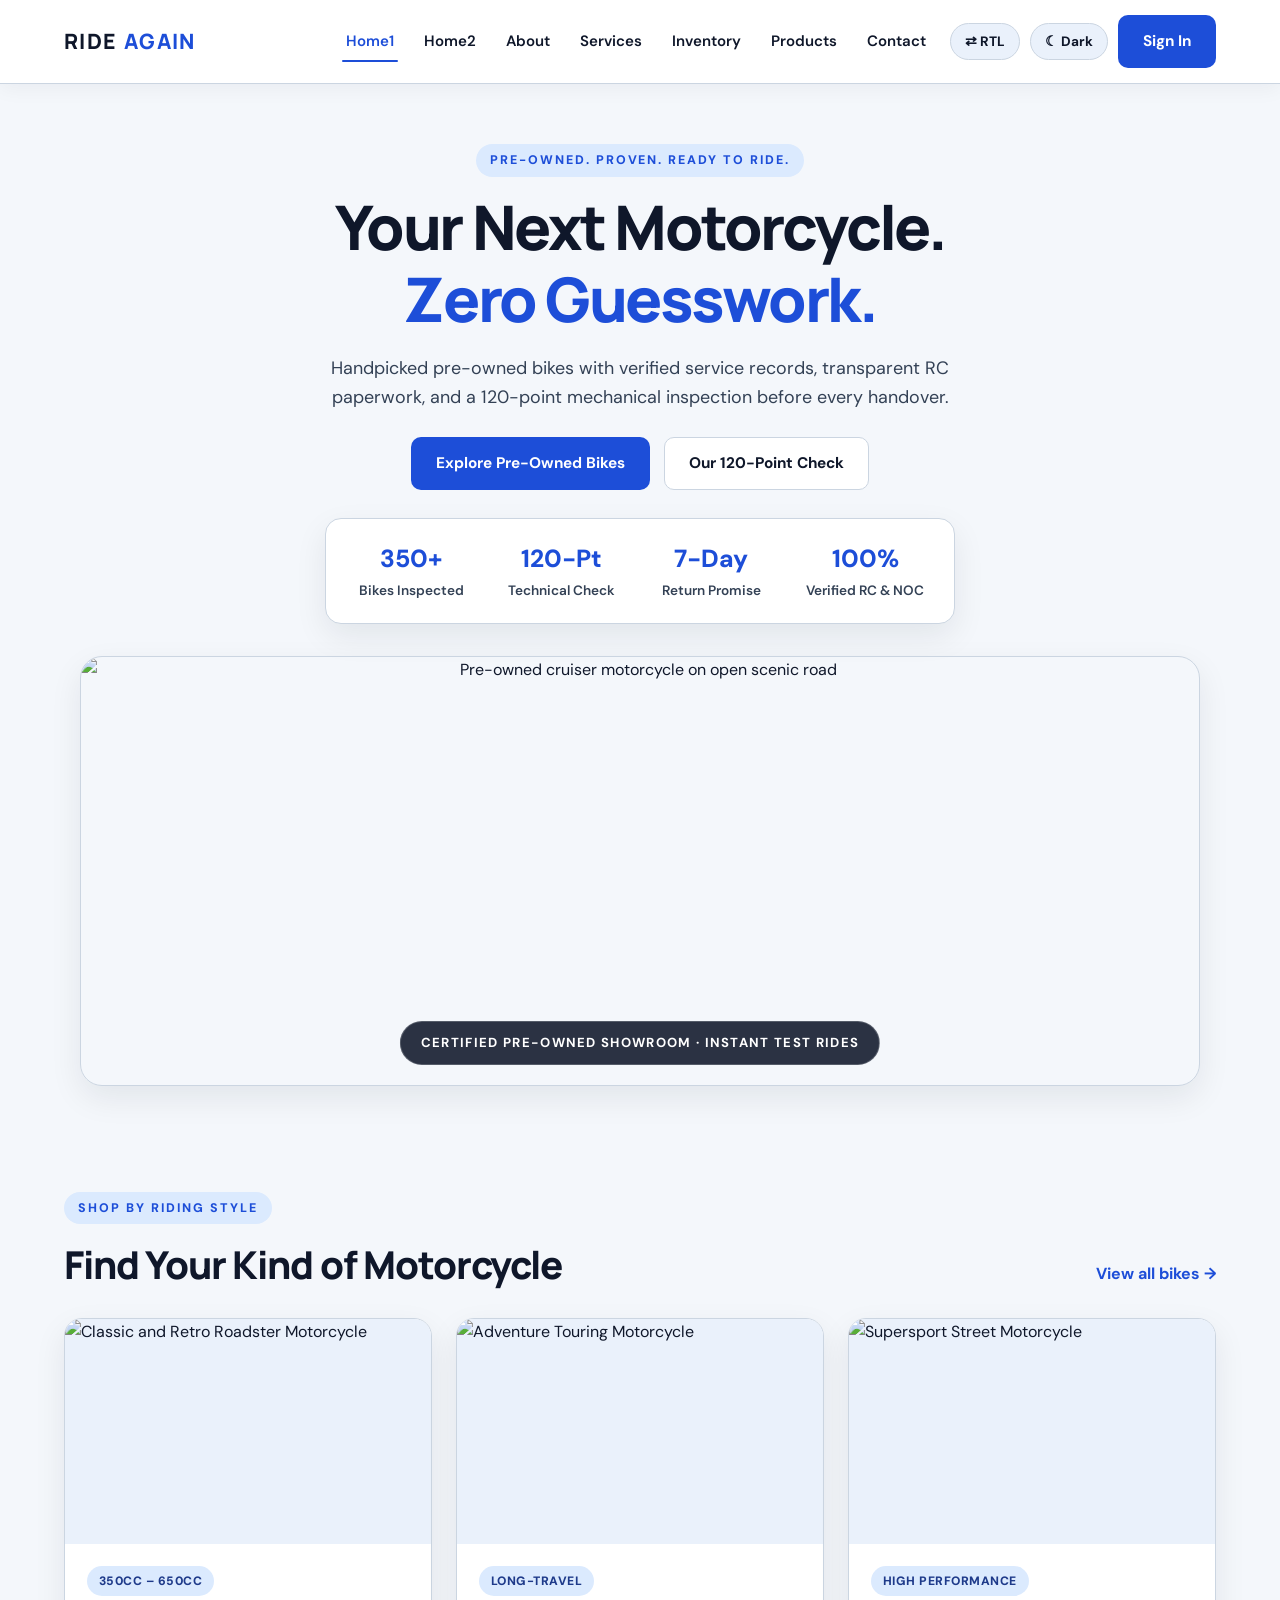
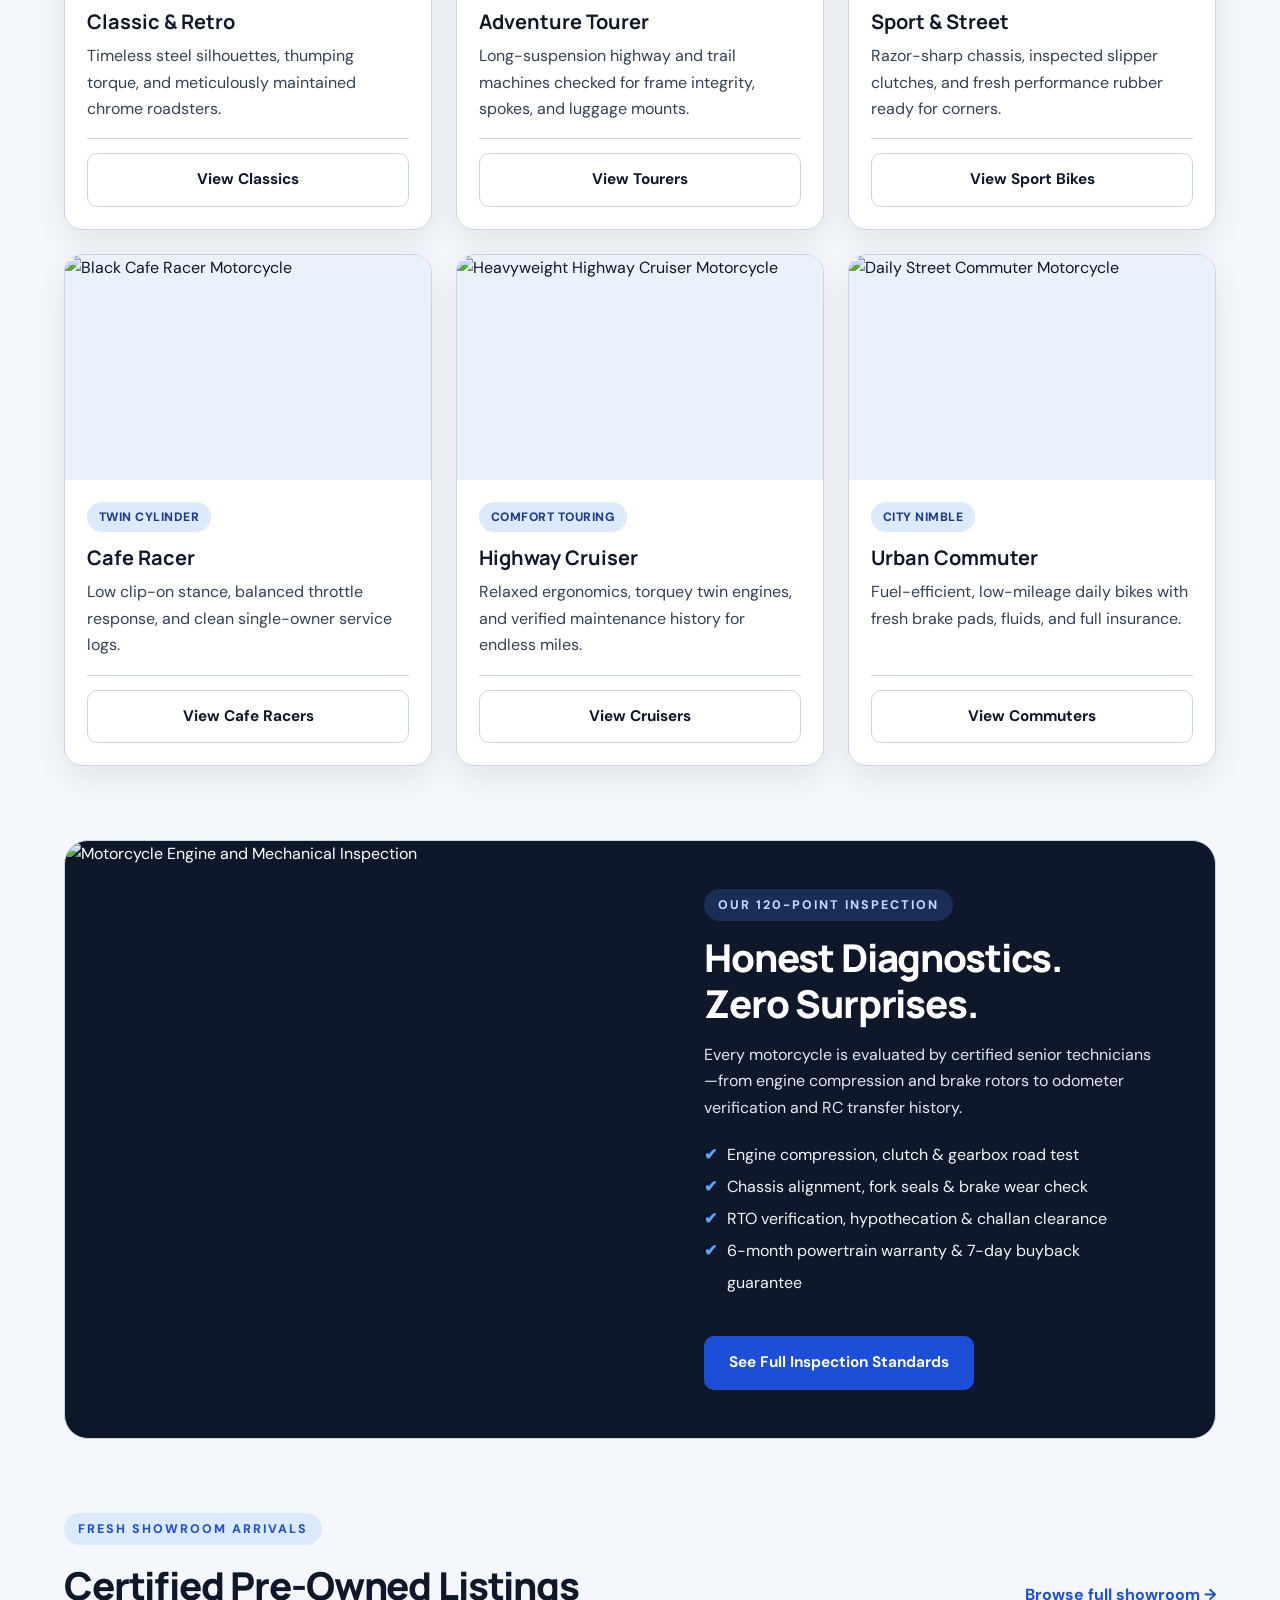
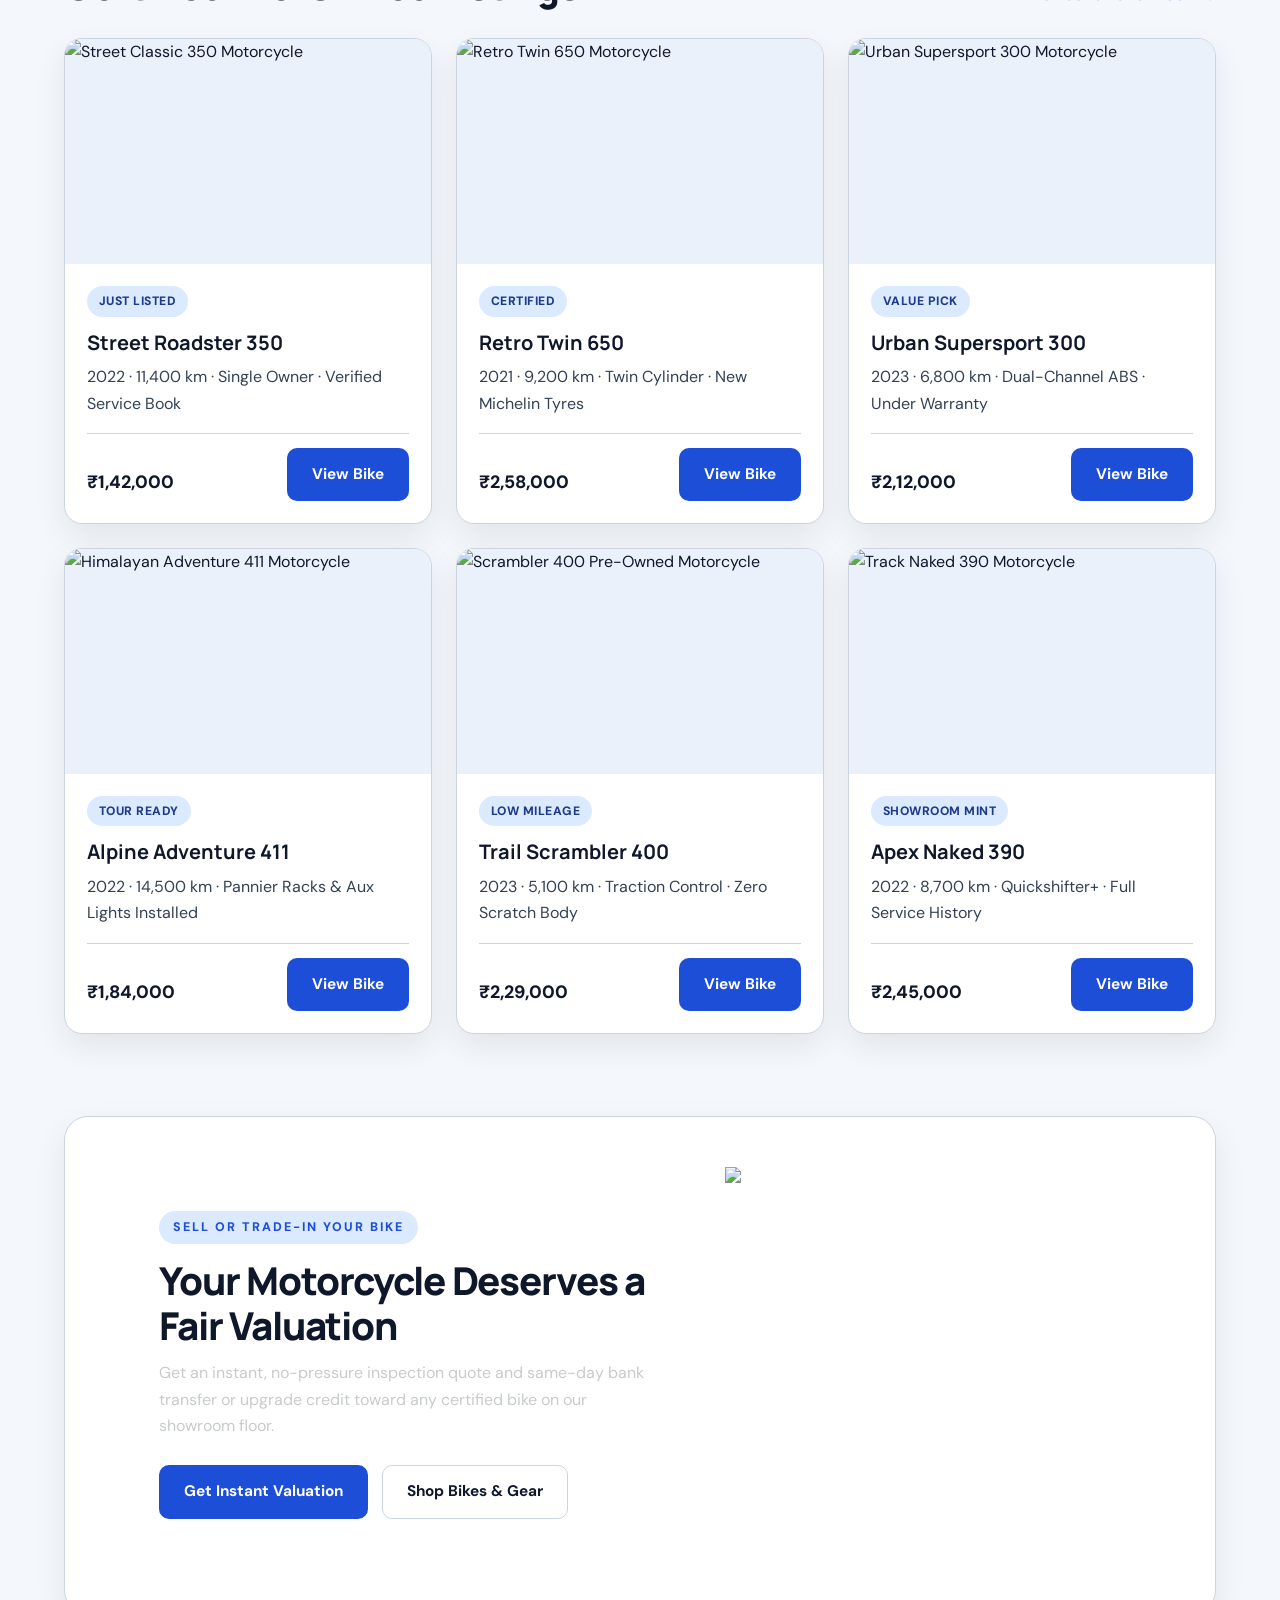
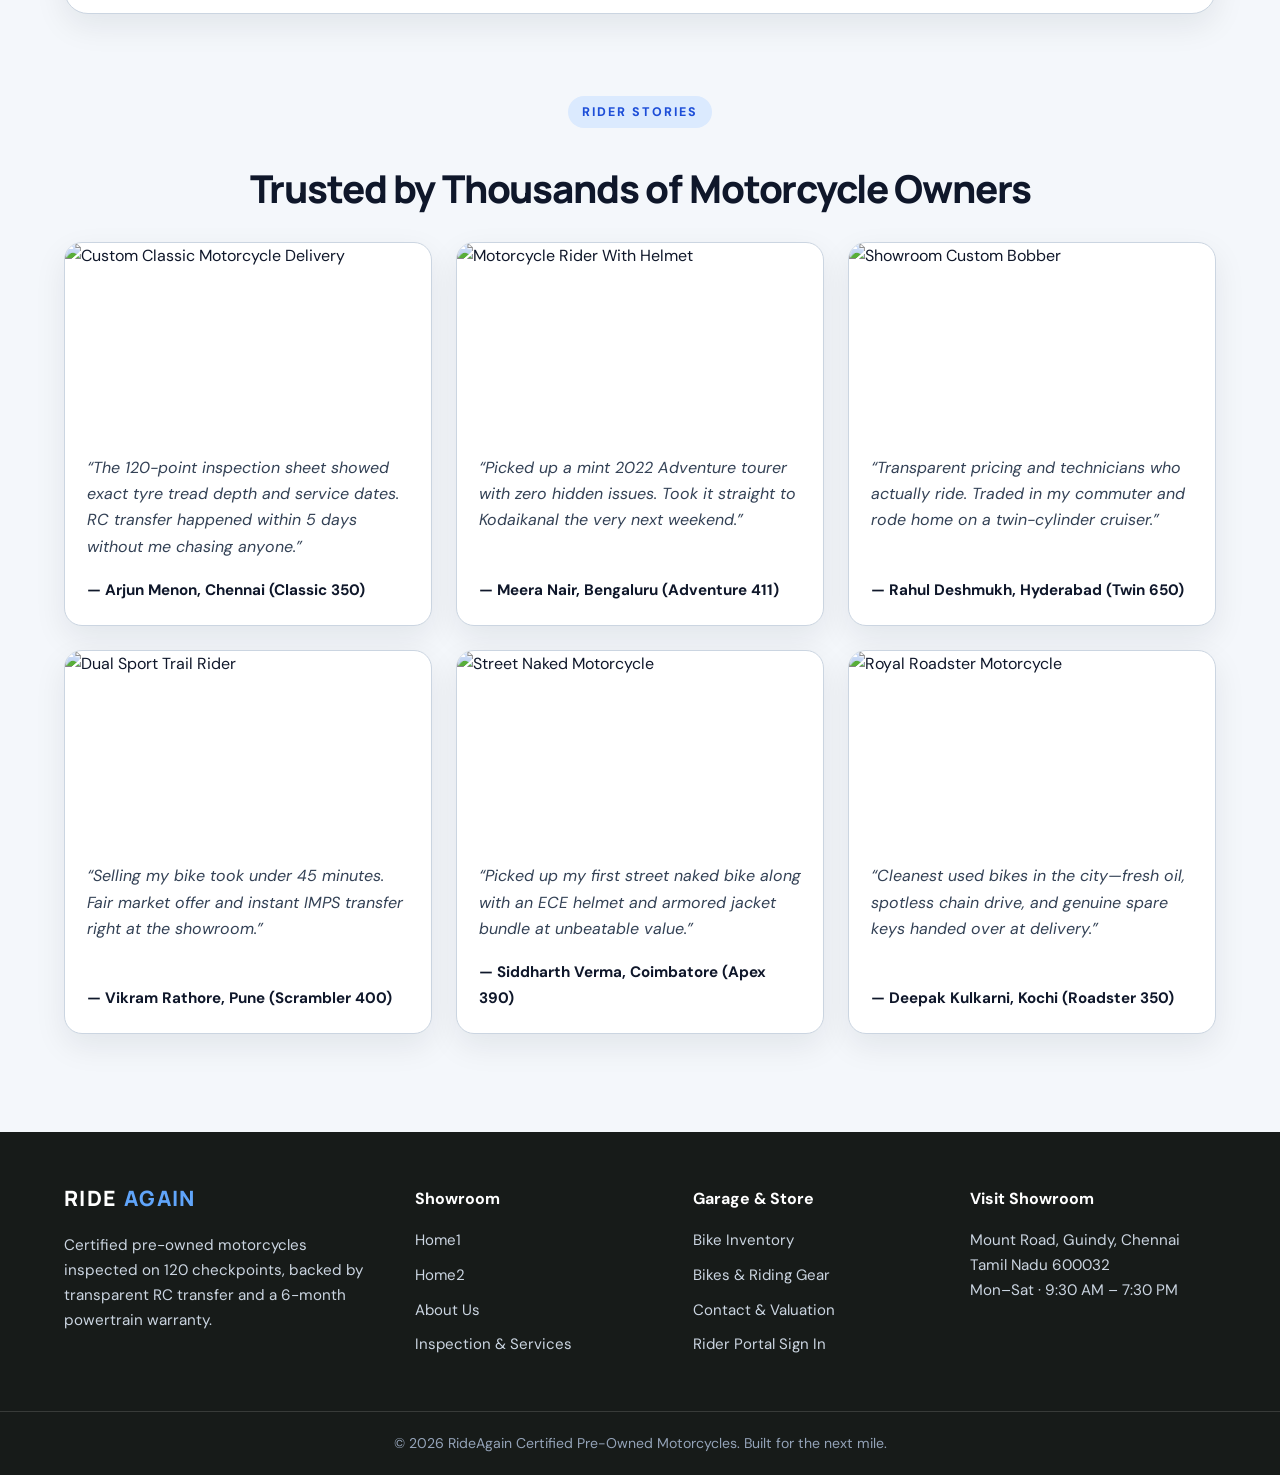
==== index.html @ 2cdd5690 "Add RideAgain Pre-Owned Bike Dealer website at repo root" ====
<!DOCTYPE html>
<html lang="en">
<head>
  <meta charset="UTF-8">
  <meta name="viewport" content="width=device-width, initial-scale=1.0">
  <title>RideAgain | Certified Pre-Owned Bikes</title>
  <link rel="icon" type="image/svg+xml" href="favicon.svg">
  <link rel="shortcut icon" href="favicon.svg">
  <link rel="stylesheet" href="styles.css">
</head>
<body>
  <header class="header">
    <a class="brand" href="index.html">RIDE<span>AGAIN</span></a>
    <button class="hamburger" id="hamburger" type="button" aria-label="Toggle navigation" aria-expanded="false">
      <span></span><span></span><span></span>
    </button>
    <div class="nav-menu" id="navMenu">
      <nav class="nav-links" aria-label="Primary navigation">
        <a class="active" href="index.html">Home1</a>
        <a href="home2.html">Home2</a>
        <a href="about.html">About</a>
        <a href="services.html">Services</a>
        <a href="inventory.html">Inventory</a>
        <a href="products.html">Products</a>
        <a href="contact.html">Contact</a>
      </nav>
      <div class="nav-actions">
        <button id="rtl" type="button" class="util-btn" aria-label="Toggle right to left">⇄ RTL</button>
        <button id="theme" type="button" class="util-btn" aria-label="Toggle theme">☾ Dark</button>
        <a class="button nav-signin" href="login.html">Sign In</a>
      </div>
    </div>
  </header>

  <main>
    <section class="hero hero-home1">
      <div class="hero-copy">
        <span class="eyebrow">PRE-OWNED. PROVEN. READY TO RIDE.</span>
        <h1>Your Next Motorcycle.<br><em>Zero Guesswork.</em></h1>
        <p>Handpicked pre-owned bikes with verified service records, transparent RC paperwork, and a 120-point mechanical inspection before every handover.</p>
        <div class="actions">
          <a class="button" href="inventory.html">Explore Pre-Owned Bikes</a>
          <a class="button secondary" href="services.html">Our 120-Point Check</a>
        </div>
        <div class="stats">
          <div><strong>350+</strong><small>Bikes Inspected</small></div>
          <div><strong>120-Pt</strong><small>Technical Check</small></div>
          <div><strong>7-Day</strong><small>Return Promise</small></div>
          <div><strong>100%</strong><small>Verified RC &amp; NOC</small></div>
        </div>
      </div>
      <div class="hero-img">
        <img src="https://images.unsplash.com/photo-1558981806-ec527fa84c39?auto=format&fit=crop&w=1200&q=85" alt="Pre-owned cruiser motorcycle on open scenic road">
        <div class="image-tag">CERTIFIED PRE-OWNED SHOWROOM · INSTANT TEST RIDES</div>
      </div>
    </section>

    <section class="section">
      <div class="section-head">
        <div>
          <span class="eyebrow">SHOP BY RIDING STYLE</span>
          <h2>Find Your Kind of Motorcycle</h2>
        </div>
        <a href="inventory.html">View all bikes →</a>
      </div>
      <div class="grid three">
        <article class="card">
          <div class="card-img">
            <img src="https://images.unsplash.com/photo-1558981403-c5f9899a28bc?auto=format&fit=crop&w=900&q=80" alt="Classic and Retro Roadster Motorcycle">
          </div>
          <div class="card-body">
            <span class="pill">350cc – 650cc</span>
            <h3>Classic &amp; Retro</h3>
            <p>Timeless steel silhouettes, thumping torque, and meticulously maintained chrome roadsters.</p>
            <div class="card-footer">
              <a class="button secondary" href="inventory.html">View Classics</a>
            </div>
          </div>
        </article>

        <article class="card">
          <div class="card-img">
            <img src="https://images.unsplash.com/photo-1591637333184-19aa84b3e01f?auto=format&fit=crop&w=900&q=80" alt="Adventure Touring Motorcycle">
          </div>
          <div class="card-body">
            <span class="pill">Long-Travel</span>
            <h3>Adventure Tourer</h3>
            <p>Long-suspension highway and trail machines checked for frame integrity, spokes, and luggage mounts.</p>
            <div class="card-footer">
              <a class="button secondary" href="inventory.html">View Tourers</a>
            </div>
          </div>
        </article>

        <article class="card">
          <div class="card-img">
            <img src="https://images.unsplash.com/photo-1568772585407-9361f9bf8f1b?auto=format&fit=crop&w=900&q=80" alt="Supersport Street Motorcycle">
          </div>
          <div class="card-body">
            <span class="pill">High Performance</span>
            <h3>Sport &amp; Street</h3>
            <p>Razor-sharp chassis, inspected slipper clutches, and fresh performance rubber ready for corners.</p>
            <div class="card-footer">
              <a class="button secondary" href="inventory.html">View Sport Bikes</a>
            </div>
          </div>
        </article>

        <article class="card">
          <div class="card-img">
            <img src="https://images.unsplash.com/photo-1609630875171-b1321377ee65?auto=format&fit=crop&w=900&q=80" alt="Black Cafe Racer Motorcycle">
          </div>
          <div class="card-body">
            <span class="pill">Twin Cylinder</span>
            <h3>Cafe Racer</h3>
            <p>Low clip-on stance, balanced throttle response, and clean single-owner service logs.</p>
            <div class="card-footer">
              <a class="button secondary" href="inventory.html">View Cafe Racers</a>
            </div>
          </div>
        </article>

        <article class="card">
          <div class="card-img">
            <img src="https://images.unsplash.com/photo-1558981285-6f0c94958bb6?auto=format&fit=crop&w=900&q=80" alt="Heavyweight Highway Cruiser Motorcycle">
          </div>
          <div class="card-body">
            <span class="pill">Comfort Touring</span>
            <h3>Highway Cruiser</h3>
            <p>Relaxed ergonomics, torquey twin engines, and verified maintenance history for endless miles.</p>
            <div class="card-footer">
              <a class="button secondary" href="products.html">View Cruisers</a>
            </div>
          </div>
        </article>

        <article class="card">
          <div class="card-img">
            <img src="https://images.unsplash.com/photo-1615172282427-9a57ef2d142e?auto=format&fit=crop&w=900&q=80" alt="Daily Street Commuter Motorcycle">
          </div>
          <div class="card-body">
            <span class="pill">City Nimble</span>
            <h3>Urban Commuter</h3>
            <p>Fuel-efficient, low-mileage daily bikes with fresh brake pads, fluids, and full insurance.</p>
            <div class="card-footer">
              <a class="button secondary" href="products.html">View Commuters</a>
            </div>
          </div>
        </article>
      </div>
    </section>

    <section class="feature">
      <div class="feature-img">
        <img src="https://images.unsplash.com/photo-1558981408-db0ecd8a1ee4?auto=format&fit=crop&w=1100&q=80" alt="Motorcycle Engine and Mechanical Inspection">
      </div>
      <div class="feature-copy">
        <span class="eyebrow">OUR 120-POINT INSPECTION</span>
        <h2>Honest Diagnostics.<br>Zero Surprises.</h2>
        <p>Every motorcycle is evaluated by certified senior technicians—from engine compression and brake rotors to odometer verification and RC transfer history.</p>
        <ul class="ticks">
          <li>Engine compression, clutch &amp; gearbox road test</li>
          <li>Chassis alignment, fork seals &amp; brake wear check</li>
          <li>RTO verification, hypothecation &amp; challan clearance</li>
          <li>6-month powertrain warranty &amp; 7-day buyback guarantee</li>
        </ul>
        <a class="button" href="services.html">See Full Inspection Standards</a>
      </div>
    </section>

    <section class="section">
      <div class="section-head">
        <div>
          <span class="eyebrow">FRESH SHOWROOM ARRIVALS</span>
          <h2>Certified Pre-Owned Listings</h2>
        </div>
        <a href="inventory.html">Browse full showroom →</a>
      </div>
      <div class="grid three">
        <article class="card">
          <div class="card-img">
            <img src="https://images.unsplash.com/photo-1609630875171-b1321377ee65?auto=format&fit=crop&w=900&q=80" alt="Street Classic 350 Motorcycle">
          </div>
          <div class="card-body">
            <span class="pill">Just Listed</span>
            <h3>Street Roadster 350</h3>
            <p>2022 · 11,400 km · Single Owner · Verified Service Book</p>
            <div class="card-footer split">
              <span class="price">₹1,42,000</span>
              <a class="button" href="inventory.html">View Bike</a>
            </div>
          </div>
        </article>

        <article class="card">
          <div class="card-img">
            <img src="https://images.unsplash.com/photo-1558981403-c5f9899a28bc?auto=format&fit=crop&w=900&q=80" alt="Retro Twin 650 Motorcycle">
          </div>
          <div class="card-body">
            <span class="pill">Certified</span>
            <h3>Retro Twin 650</h3>
            <p>2021 · 9,200 km · Twin Cylinder · New Michelin Tyres</p>
            <div class="card-footer split">
              <span class="price">₹2,58,000</span>
              <a class="button" href="inventory.html">View Bike</a>
            </div>
          </div>
        </article>

        <article class="card">
          <div class="card-img">
            <img src="https://images.unsplash.com/photo-1568772585407-9361f9bf8f1b?auto=format&fit=crop&w=900&q=80" alt="Urban Supersport 300 Motorcycle">
          </div>
          <div class="card-body">
            <span class="pill">Value Pick</span>
            <h3>Urban Supersport 300</h3>
            <p>2023 · 6,800 km · Dual-Channel ABS · Under Warranty</p>
            <div class="card-footer split">
              <span class="price">₹2,12,000</span>
              <a class="button" href="inventory.html">View Bike</a>
            </div>
          </div>
        </article>

        <article class="card">
          <div class="card-img">
            <img src="https://images.unsplash.com/photo-1591637333184-19aa84b3e01f?auto=format&fit=crop&w=900&q=80" alt="Himalayan Adventure 411 Motorcycle">
          </div>
          <div class="card-body">
            <span class="pill">Tour Ready</span>
            <h3>Alpine Adventure 411</h3>
            <p>2022 · 14,500 km · Pannier Racks &amp; Aux Lights Installed</p>
            <div class="card-footer split">
              <span class="price">₹1,84,000</span>
              <a class="button" href="inventory.html">View Bike</a>
            </div>
          </div>
        </article>

        <article class="card">
          <div class="card-img">
            <img src="https://images.unsplash.com/photo-1558980394-4c7c9299fe96?auto=format&fit=crop&w=900&q=80" alt="Scrambler 400 Pre-Owned Motorcycle">
          </div>
          <div class="card-body">
            <span class="pill">Low Mileage</span>
            <h3>Trail Scrambler 400</h3>
            <p>2023 · 5,100 km · Traction Control · Zero Scratch Body</p>
            <div class="card-footer split">
              <span class="price">₹2,29,000</span>
              <a class="button" href="inventory.html">View Bike</a>
            </div>
          </div>
        </article>

        <article class="card">
          <div class="card-img">
            <img src="https://images.unsplash.com/photo-1449426468159-d96dbf08f19f?auto=format&fit=crop&w=900&q=80" alt="Track Naked 390 Motorcycle">
          </div>
          <div class="card-body">
            <span class="pill">Showroom Mint</span>
            <h3>Apex Naked 390</h3>
            <p>2022 · 8,700 km · Quickshifter+ · Full Service History</p>
            <div class="card-footer split">
              <span class="price">₹2,45,000</span>
              <a class="button" href="inventory.html">View Bike</a>
            </div>
          </div>
        </article>
      </div>
    </section>

    <section class="banner">
      <div class="banner-copy">
        <span class="eyebrow">SELL OR TRADE-IN YOUR BIKE</span>
        <h2>Your Motorcycle Deserves a Fair Valuation</h2>
        <p>Get an instant, no-pressure inspection quote and same-day bank transfer or upgrade credit toward any certified bike on our showroom floor.</p>
        <div class="actions">
          <a class="button" href="contact.html">Get Instant Valuation</a>
          <a class="button secondary" href="products.html">Shop Bikes &amp; Gear</a>
        </div>
      </div>
      <div class="banner-img">
        <img src="https://images.unsplash.com/photo-1517846693594-1567a72fc5e7?auto=format&fit=crop&w=1000&q=80" alt="Rider on Highway Touring Motorcycle">
      </div>
    </section>

    <section class="section">
      <div class="section-head centered">
        <span class="eyebrow">RIDER STORIES</span>
        <h2>Trusted by Thousands of Motorcycle Owners</h2>
      </div>
      <div class="grid three">
        <article class="quote-card">
          <img src="https://images.unsplash.com/photo-1558980664-3a031cf67ea8?auto=format&fit=crop&w=800&q=80" alt="Custom Classic Motorcycle Delivery">
          <div class="quote-body">
            <blockquote>“The 120-point inspection sheet showed exact tyre tread depth and service dates. RC transfer happened within 5 days without me chasing anyone.”</blockquote>
            <strong>— Arjun Menon, Chennai (Classic 350)</strong>
          </div>
        </article>

        <article class="quote-card">
          <img src="https://images.unsplash.com/photo-1558980664-10e7170b5df9?auto=format&fit=crop&w=800&q=80" alt="Motorcycle Rider With Helmet">
          <div class="quote-body">
            <blockquote>“Picked up a mint 2022 Adventure tourer with zero hidden issues. Took it straight to Kodaikanal the very next weekend.”</blockquote>
            <strong>— Meera Nair, Bengaluru (Adventure 411)</strong>
          </div>
        </article>

        <article class="quote-card">
          <img src="https://images.unsplash.com/photo-1558981359-219d6364c9c8?auto=format&fit=crop&w=800&q=80" alt="Showroom Custom Bobber">
          <div class="quote-body">
            <blockquote>“Transparent pricing and technicians who actually ride. Traded in my commuter and rode home on a twin-cylinder cruiser.”</blockquote>
            <strong>— Rahul Deshmukh, Hyderabad (Twin 650)</strong>
          </div>
        </article>

        <article class="quote-card">
          <img src="https://images.unsplash.com/photo-1558980664-769d59546b3d?auto=format&fit=crop&w=800&q=80" alt="Dual Sport Trail Rider">
          <div class="quote-body">
            <blockquote>“Selling my bike took under 45 minutes. Fair market offer and instant IMPS transfer right at the showroom.”</blockquote>
            <strong>— Vikram Rathore, Pune (Scrambler 400)</strong>
          </div>
        </article>

        <article class="quote-card">
          <img src="https://images.unsplash.com/photo-1558980394-0a06c4631733?auto=format&fit=crop&w=800&q=80" alt="Street Naked Motorcycle">
          <div class="quote-body">
            <blockquote>“Picked up my first street naked bike along with an ECE helmet and armored jacket bundle at unbeatable value.”</blockquote>
            <strong>— Siddharth Verma, Coimbatore (Apex 390)</strong>
          </div>
        </article>

        <article class="quote-card">
          <img src="https://images.unsplash.com/photo-1622185135505-2d795003994a?auto=format&fit=crop&w=800&q=80" alt="Royal Roadster Motorcycle">
          <div class="quote-body">
            <blockquote>“Cleanest used bikes in the city—fresh oil, spotless chain drive, and genuine spare keys handed over at delivery.”</blockquote>
            <strong>— Deepak Kulkarni, Kochi (Roadster 350)</strong>
          </div>
        </article>
      </div>
    </section>
  </main>

  <footer>
    <div class="footer-grid">
      <div>
        <a class="brand" href="index.html">RIDE<span>AGAIN</span></a>
        <p>Certified pre-owned motorcycles inspected on 120 checkpoints, backed by transparent RC transfer and a 6-month powertrain warranty.</p>
      </div>
      <div>
        <strong>Showroom</strong>
        <a href="index.html">Home1</a>
        <a href="home2.html">Home2</a>
        <a href="about.html">About Us</a>
        <a href="services.html">Inspection &amp; Services</a>
      </div>
      <div>
        <strong>Garage &amp; Store</strong>
        <a href="inventory.html">Bike Inventory</a>
        <a href="products.html">Bikes &amp; Riding Gear</a>
        <a href="contact.html">Contact &amp; Valuation</a>
        <a href="login.html">Rider Portal Sign In</a>
      </div>
      <div>
        <strong>Visit Showroom</strong>
        <p>Mount Road, Guindy, Chennai<br>Tamil Nadu 600032<br>Mon–Sat · 9:30 AM – 7:30 PM</p>
      </div>
    </div>
    <div class="copyright">© 2026 RideAgain Certified Pre-Owned Motorcycles. Built for the next mile.</div>
  </footer>

  <button class="back-to-top" id="backToTop" type="button" aria-label="Back to top">
    <svg width="22" height="22" viewBox="0 0 24 24" fill="none" stroke="currentColor" stroke-width="2.5" stroke-linecap="round" stroke-linejoin="round" aria-hidden="true">
      <polyline points="18 15 12 9 6 15"></polyline>
    </svg>
  </button>

  <script src="script.js"></script>
</body>
</html>
---- styles.css ----
@import url('https://fonts.googleapis.com/css2?family=DM+Sans:wght@400;500;600;700&family=Manrope:wght@400;600;700;800&display=swap');

:root {
  --bg: #f5f4f0;
  --surface: #fff;
  --text: #202321;
  --muted: #626762;
  --accent: #d64d2b;
  --line: #e3e2dc;
  --dark: #171b19
}

* {
  box-sizing: border-box
}

body {
  margin: 0;
  background: var(--bg);
  color: var(--text);
  font-family: 'DM Sans', sans-serif;
  line-height: 1.65
}

h1,
h2,
h3,
.brand {
  font-family: Manrope, sans-serif;
  line-height: 1.15
}

h1 {
  font-size: clamp(2.6rem, 6vw, 5.6rem);
  letter-spacing: -.055em
}

h2 {
  font-size: clamp(1.8rem, 3.5vw, 3rem);
  letter-spacing: -.035em
}

h3 {
  font-size: 1.3rem
}

p {
  color: var(--muted)
}

a {
  color: inherit;
  text-decoration: none
}

img {
  display: block;
  width: 100%;
  object-fit: cover
}

.utility {
  display: flex;
  justify-content: flex-end;
  gap: 8px;
  padding: 10px 5vw;
  background: var(--bg)
}

.utility button {
  border: 1px solid var(--line);
  background: var(--surface);
  color: var(--text);
  padding: 8px 14px;
  border-radius: 30px;
  cursor: pointer
}

.header {
  display: flex;
  align-items: center;
  justify-content: space-between;
  gap: 20px;
  padding: 20px 5vw;
  background: var(--surface);
  border-bottom: 1px solid var(--line);
  flex-wrap: wrap
}

.brand {
  font-weight: 800;
  letter-spacing: .08em;
  font-size: 1.3rem
}

.brand span {
  color: var(--accent)
}

nav {
  display: flex;
  gap: clamp(12px, 2vw, 28px);
  flex-wrap: wrap;
  font-weight: 600;
  font-size: .92rem
}

nav a:hover,
.section-head>a:hover {
  color: var(--accent)
}

.nav-cta {
  color: var(--accent);
  font-weight: 700
}

.hero {
  display: grid;
  grid-template-columns: 1fr 1.05fr;
  min-height: 620px;
  padding: 50px 5vw;
  gap: 45px;
  align-items: center
}

.hero-copy {
  max-width: 620px
}

.hero h1 {
  margin: 12px 0 20px
}

.hero h1 em,
.page-hero h1 em {
  font-style: normal;
  color: var(--accent)
}

.eyebrow {
  font-size: .78rem;
  letter-spacing: .18em;
  color: var(--accent);
  font-weight: 800
}

.hero-copy>p {
  font-size: 1.1rem;
  max-width: 540px
}

.hero-img {
  position: relative;
  height: 520px;
  border-radius: 22px;
  overflow: hidden
}

.hero-img img {
  height: 100%
}

.image-tag {
  position: absolute;
  bottom: 20px;
  left: 20px;
  background: #111d;
  color: #fff;
  padding: 12px 18px;
  border-radius: 30px;
  font-size: .8rem;
  letter-spacing: .12em
}

.actions {
  display: flex;
  gap: 12px;
  flex-wrap: wrap;
  margin: 26px 0
}

.button {
  display: inline-block;
  border: 0;
  background: var(--accent);
  color: white;
  padding: 13px 22px;
  border-radius: 8px;
  font-weight: 700;
  cursor: pointer;
  text-align: center
}

.button:hover {
  filter: brightness(.92)
}

.button.secondary {
  background: transparent;
  color: var(--text);
  border: 1px solid var(--line)
}

.stats {
  display: flex;
  gap: 28px;
  margin-top: 35px
}

.stats div {
  display: flex;
  flex-direction: column
}

.stats strong {
  font-size: 1.45rem
}

.stats small {
  color: var(--muted)
}

.section {
  padding: 65px 5vw
}

.section-head {
  display: flex;
  justify-content: space-between;
  align-items: end;
  margin-bottom: 28px;
  gap: 20px
}

.section-head h2 {
  margin: 8px 0
}

.section-head>a {
  font-weight: 700
}

.grid {
  display: grid;
  gap: 22px
}

.grid.three {
  grid-template-columns: repeat(3, minmax(0, 1fr))
}

.grid.two {
  grid-template-columns: repeat(2, minmax(0, 1fr))
}

.category,
.bike,
.info {
  background: var(--surface);
  border: 1px solid var(--line);
  border-radius: 16px;
  overflow: hidden
}

.category img {
  height: 270px
}

.category h3,
.category p {
  margin: 12px 20px
}

.pad {
  padding: 4px 20px 20px
}

.feature {
  display: grid;
  grid-template-columns: 1fr 1fr;
  align-items: center;
  background: var(--dark);
  color: #fff;
  gap: 0
}

.feature-img {
  height: 100%;
  min-height: 450px
}

.feature-img img {
  height: 100%;
  min-height: 450px
}

.feature-copy {
  padding: 60px 8vw
}

.feature-copy p {
  color: #c8ccc9
}

.feature-copy h2 {
  margin: 12px 0 22px
}

.ticks {
  list-style: none;
  padding: 0;
  color: var(--muted);
  line-height: 2.4
}

.feature .ticks {
  color: #e2e4e2
}

.feature .button {
  margin-top: 15px
}

.bike img {
  height: 260px
}

.bike-info {
  padding: 18px
}

.bike-info h3 {
  margin: 10px 0
}

.bike-info p {
  margin: 4px 0
}

.pill {
  display: inline-block;
  background: #e9f2eb;
  color: #235c37;
  border-radius: 30px;
  padding: 4px 10px;
  font-size: .75rem;
  font-weight: 700
}

.price {
  font-weight: 800;
  margin-top: 16px;
  display: flex;
  justify-content: space-between;
  align-items: center
}

.price a {
  color: var(--accent);
  font-size: .9rem
}

.banner {
  margin: 40px 5vw;
  background: #242b28;
  color: #fff;
  padding: 50px;
  border-radius: 22px;
  display: flex;
  justify-content: space-between;
  align-items: center;
  gap: 30px
}

.banner p {
  color: #c8ccc9
}

.banner h2 {
  margin: 10px 0
}

.quote {
  background: var(--surface);
  border: 1px solid var(--line);
  padding: 30px;
  border-radius: 16px;
  color: var(--muted);
  font-size: 1.1rem
}

.quote strong {
  display: block;
  color: var(--text);
  margin-top: 18px
}

.info {
  padding: 30px
}

.info .icon {
  font-size: 1.6rem;
  color: var(--accent);
  font-weight: 800
}

.page-hero {
  padding: 75px 5vw 45px
}

.page-hero h1 {
  margin: 12px 0
}

.page-hero p {
  max-width: 700px;
  font-size: 1.1rem
}

.contact-layout {
  display: grid;
  grid-template-columns: .8fr 1.2fr;
  gap: 40px
}

.contact-form,
.contact-details {
  background: var(--surface);
  border: 1px solid var(--line);
  border-radius: 18px;
  padding: 30px
}

.contact-form label,
.auth-card label {
  display: block;
  font-weight: 700;
  margin: 16px 0
}

.contact-form input,
.contact-form select,
.contact-form textarea,
.auth-card input {
  display: block;
  width: 100%;
  padding: 13px;
  margin-top: 8px;
  border: 1px solid var(--line);
  border-radius: 8px;
  background: var(--bg);
  color: var(--text);
  font: inherit
}

.contact-form textarea {
  resize: vertical
}

.map {
  height: 380px;
  border-radius: 18px;
  overflow: hidden;
  border: 1px solid var(--line)
}

.map iframe {
  width: 100%;
  height: 100%;
  border: 0
}

.socials {
  display: flex;
  gap: 12px;
  margin-top: 25px
}

.socials a {
  width: 42px;
  height: 42px;
  border-radius: 50%;
  display: grid;
  place-items: center;
  background: var(--accent);
  color: #fff;
  font-weight: 800;
  font-size: 1.1rem
}

.footer-grid {
  padding: 50px 5vw;
  display: grid;
  grid-template-columns: repeat(4, 1fr);
  gap: 30px;
  background: var(--dark);
  color: #fff
}

.footer-grid p {
  color: #bfc5c1
}

.footer-grid>div {
  display: flex;
  flex-direction: column;
  gap: 8px
}

.footer-grid strong {
  margin-bottom: 10px
}

.footer-grid a:not(.brand) {
  color: #c5cbc7
}

.copyright {
  background: var(--dark);
  color: #9ca4a0;
  border-top: 1px solid #39403c;
  padding: 20px 5vw;
  font-size: .85rem
}

.auth-body {
  min-height: 100vh
}

.auth-wrap {
  min-height: calc(100vh - 50px);
  display: grid;
  place-items: center;
  padding: 25px
}

.auth-card {
  width: min(100%, 460px);
  background: var(--surface);
  border: 1px solid var(--line);
  border-radius: 20px;
  padding: 38px;
  box-shadow: 0 20px 70px #00000010
}

.auth-card .brand {
  display: block;
  margin-bottom: 35px
}

.auth-card h1 {
  font-size: 2.2rem;
  margin: 12px 0
}

.auth-card .button {
  width: 100%;
  margin-top: 12px
}

.auth-switch {
  text-align: center
}

.auth-switch a,
.back {
  color: var(--accent);
  font-weight: 700
}

.back {
  display: block;
  text-align: center;
  margin-top: 20px
}

.alternate {
  grid-template-columns: 1.05fr 1fr
}

.alternate .hero-img {
  order: 0
}

.alternate .hero-copy {
  order: 1
}

[dir=rtl] nav,
[dir=rtl] .section-head,
[dir=rtl] .stats,
[dir=rtl] .footer-grid,
[dir=rtl] .actions,
[dir=rtl] .banner,
[dir=rtl] .price {
  direction: rtl
}

@media(max-width:900px) {

  .hero,
  .feature,
  .contact-layout,
  .alternate {
    grid-template-columns: 1fr
  }

  .hero-img {
    height: 380px
  }

  .feature-copy {
    padding: 40px 6vw
  }

  .grid.three {
    grid-template-columns: repeat(2, minmax(0, 1fr))
  }

  .footer-grid {
    grid-template-columns: repeat(2, 1fr)
  }

  nav {
    justify-content: center
  }

  .header {
    justify-content: center
  }

  .alternate .hero-img {
    order: 1
  }

  .alternate .hero-copy {
    order: 0
  }
}

@media(max-width:600px) {

  .grid.three,
  .grid.two {
    grid-template-columns: 1fr
  }

  .hero {
    padding: 35px 5vw
  }

  .hero-img {
    height: 300px
  }

  .stats {
    gap: 16px
  }

  .stats strong {
    font-size: 1.2rem
  }

  .section-head,
  .banner {
    flex-direction: column;
    align-items: flex-start
  }

  .banner {
    padding: 30px
  }

  .footer-grid {
    grid-template-columns: 1fr 1fr
  }

  .auth-card {
    padding: 25px
  }

  .header nav {
    gap: 12px;
    font-size: .82rem
  }

  .page-hero {
    padding-top: 45px
  }
}

body.dark {
  --bg: #101413;
  --surface: #1c2220;
  --text: #f2f4f2;
  --muted: #aeb7b2;
  --line: #343d39;
  --dark: #080b0a
}

.dark .pill {
  background: #23412d;
  color: #b9e3c5
}

.dark .button.secondary {
  color: var(--text)
}

@import url('https://fonts.googleapis.com/css2?family=DM+Sans:wght@400;500;600;700&family=Manrope:wght@500;600;700;800&display=swap');

:root {
  --bg: #f4f7fb;
  --surface: #ffffff;
  --surface-alt: #eaf1fb;
  --text: #0f172a;
  --muted: #334155;
  --accent: #1d4ed8;
  --accent-hover: #1e40af;
  --accent-light: #dbeafe;
  --accent-text: #1e3a8a;
  --secondary: #0284c7;
  --line: #cbd5e1;
  --dark-bg: #0f172a;
  --shadow: 0 12px 32px rgba(15, 23, 42, 0.08);
}

body.dark {
  --bg: #0b1120;
  --surface: #151f32;
  --surface-alt: #1e293b;
  --text: #f8fafc;
  --muted: #cbd5e1;
  --accent: #3b82f6;
  --accent-hover: #2563eb;
  --accent-light: #1e3a8a;
  --accent-text: #bfdbfe;
  --secondary: #38bdf8;
  --line: #334155;
  --dark-bg: #060a14;
  --shadow: 0 16px 40px rgba(0, 0, 0, 0.45);
}

*,
*::before,
*::after {
  box-sizing: border-box;
}

html {
  scroll-behavior: smooth;
}

body {
  margin: 0;
  background: var(--bg);
  color: var(--text);
  font-family: 'DM Sans', -apple-system, BlinkMacSystemFont, sans-serif;
  line-height: 1.65;
  overflow-x: hidden;
  transition: background-color 0.2s ease, color 0.2s ease;
}

h1,
h2,
h3,
h4,
.brand {
  font-family: 'Manrope', -apple-system, BlinkMacSystemFont, sans-serif;
  line-height: 1.18;
  color: var(--text);
  margin-top: 0;
}

h1 {
  font-size: clamp(2.1rem, 4.8vw, 4.1rem);
  letter-spacing: -0.04em;
  font-weight: 800;
}

h2 {
  font-size: clamp(1.6rem, 3vw, 2.55rem);
  letter-spacing: -0.03em;
  font-weight: 800;
}

h3 {
  font-size: 1.25rem;
  font-weight: 700;
}

p {
  color: var(--muted);
  margin-top: 0;
}

a {
  color: inherit;
  text-decoration: none;
}

img {
  display: block;
  width: 100%;
  object-fit: cover;
}

svg {
  flex-shrink: 0;
}

/* Header & Navigation */
.header {
  position: sticky;
  top: 0;
  z-index: 1000;
  display: grid;
  grid-template-columns: 1fr auto 1fr;
  align-items: center;
  gap: 20px;
  padding: 15px 5vw;
  background: var(--surface);
  border-bottom: 1px solid var(--line);
  box-shadow: 0 4px 20px rgba(15, 23, 42, 0.05);
}

.brand {
  justify-self: start;
  display: inline-flex;
  align-items: center;
  gap: 8px;
  font-weight: 800;
  letter-spacing: 0.06em;
  font-size: 1.32rem;
  color: var(--text);
  white-space: nowrap;
}

.brand span {
  color: var(--accent);
}

.nav-menu {
  display: contents;
}

.nav-links {
  justify-self: center;
  display: flex;
  align-items: center;
  justify-content: center;
  gap: 22px;
  font-weight: 600;
  font-size: 0.94rem;
}

.nav-links a {
  color: var(--text);
  padding: 6px 4px;
  position: relative;
  white-space: nowrap;
  transition: color 0.2s ease;
}

.nav-links a:hover,
.nav-links a.active {
  color: var(--accent);
}

.nav-links a.active::after {
  content: '';
  position: absolute;
  left: 0;
  right: 0;
  bottom: -2px;
  height: 2px;
  background: var(--accent);
  border-radius: 2px;
}

.nav-actions {
  justify-self: end;
  display: flex;
  align-items: center;
  gap: 10px;
}

.util-btn {
  display: inline-flex;
  align-items: center;
  justify-content: center;
  gap: 6px;
  border: 1px solid var(--line);
  background: var(--surface-alt);
  color: var(--text);
  padding: 9px 14px;
  border-radius: 999px;
  font-family: inherit;
  font-size: 0.85rem;
  font-weight: 700;
  cursor: pointer;
  white-space: nowrap;
  transition: background-color 0.2s ease, border-color 0.2s ease, color 0.2s ease;
}

.util-btn:hover {
  border-color: var(--accent);
  color: var(--accent);
}

.nav-signin {
  padding: 10px 20px;
  border-radius: 999px;
  font-size: 0.9rem;
  white-space: nowrap;
}

.hamburger {
  display: none;
  flex-direction: column;
  justify-content: center;
  align-items: center;
  gap: 5px;
  width: 44px;
  height: 44px;
  border: 1px solid var(--line);
  background: var(--surface-alt);
  color: var(--text);
  border-radius: 10px;
  cursor: pointer;
  padding: 0;
}

.hamburger span {
  display: block;
  width: 22px;
  height: 2.5px;
  background: var(--text);
  border-radius: 2px;
  transition: transform 0.25s ease, opacity 0.25s ease;
}

.hamburger[aria-expanded="true"] span:nth-child(1) {
  transform: translateY(7.5px) rotate(45deg);
}

.hamburger[aria-expanded="true"] span:nth-child(2) {
  opacity: 0;
}

.hamburger[aria-expanded="true"] span:nth-child(3) {
  transform: translateY(-7.5px) rotate(-45deg);
}

/* Buttons & Eyebrow */
.eyebrow {
  display: inline-block;
  font-size: 0.78rem;
  letter-spacing: 0.16em;
  text-transform: uppercase;
  color: var(--accent);
  font-weight: 800;
  background: var(--accent-light);
  padding: 6px 14px;
  border-radius: 999px;
  margin-bottom: 14px;
}

.button {
  display: inline-flex;
  align-items: center;
  justify-content: center;
  gap: 8px;
  border: 1px solid transparent;
  background: var(--accent);
  color: #ffffff;
  padding: 13px 24px;
  border-radius: 10px;
  font-family: inherit;
  font-size: 0.96rem;
  font-weight: 700;
  cursor: pointer;
  text-align: center;
  transition: background-color 0.2s ease, transform 0.15s ease, border-color 0.2s ease;
}

.button:hover {
  background: var(--accent-hover);
  transform: translateY(-1px);
}

.button.secondary {
  background: var(--surface);
  color: var(--text);
  border: 1px solid var(--line);
}

.button.secondary:hover {
  border-color: var(--accent);
  color: var(--accent);
  background: var(--surface-alt);
}

.actions {
  display: flex;
  justify-content: center;
  align-items: center;
  gap: 14px;
  flex-wrap: wrap;
  margin: 24px 0 0;
}

/* Centered Hero Sections (All Pages) */
.hero,
.page-hero {
  display: flex;
  flex-direction: column;
  align-items: center;
  justify-content: center;
  text-align: center;
  padding: 60px 5vw 48px;
  gap: 32px;
}

.hero-copy {
  max-width: 820px;
  margin: 0 auto;
  display: flex;
  flex-direction: column;
  align-items: center;
  text-align: center;
}

.hero-copy h1,
.page-hero h1 {
  margin: 0 0 18px;
}

.hero-copy h1 em,
.page-hero h1 em {
  font-style: normal;
  color: var(--accent);
}

.hero-copy>p,
.page-hero>p {
  font-size: 1.12rem;
  max-width: 680px;
  margin: 0 auto;
}

.stats {
  display: flex;
  justify-content: center;
  align-items: center;
  gap: 24px 40px;
  flex-wrap: wrap;
  margin-top: 28px;
  padding: 20px 30px;
  background: var(--surface);
  border: 1px solid var(--line);
  border-radius: 16px;
  box-shadow: var(--shadow);
}

.stats div {
  display: flex;
  flex-direction: column;
  align-items: center;
  text-align: center;
  min-width: 110px;
}

.stats strong {
  font-size: 1.55rem;
  color: var(--accent);
  font-weight: 800;
}

.stats small {
  color: var(--muted);
  font-weight: 600;
  font-size: 0.85rem;
}

.hero-img,
.page-hero-img {
  position: relative;
  width: 100%;
  max-width: 1120px;
  height: 430px;
  margin: 0 auto;
  border-radius: 22px;
  overflow: hidden;
  border: 1px solid var(--line);
  box-shadow: var(--shadow);
}

.hero-img img,
.page-hero-img img {
  height: 100%;
  width: 100%;
}

.image-tag {
  position: absolute;
  bottom: 20px;
  left: 50%;
  transform: translateX(-50%);
  background: rgba(15, 23, 42, 0.88);
  color: #ffffff;
  padding: 10px 20px;
  border-radius: 999px;
  font-size: 0.82rem;
  font-weight: 700;
  letter-spacing: 0.1em;
  white-space: nowrap;
  border: 1px solid rgba(255, 255, 255, 0.2);
}

/* Home 2 Distinct Hero Design */
.hero-home2 {
  margin: 28px 5vw 16px;
  padding: 58px 4vw 48px;
  border-radius: 28px;
  background: linear-gradient(135deg, #0f172a 0%, #1e3a8a 55%, #1d4ed8 100%);
  color: #ffffff;
  box-shadow: 0 24px 54px rgba(15, 23, 42, 0.22);
}

body.dark .hero-home2 {
  background: linear-gradient(135deg, #090e1a 0%, #172554 55%, #1e40af 100%);
  border: 1px solid var(--line);
}

.hero-home2 .eyebrow {
  background: rgba(255, 255, 255, 0.16);
  color: #ffffff;
  border: 1px solid rgba(255, 255, 255, 0.28);
}

.hero-home2 h1 {
  color: #ffffff;
}

.hero-home2 h1 em {
  color: #93c5fd;
}

.hero-home2 .hero-copy>p {
  color: #e2e8f0;
}

.hero-home2 .button.secondary {
  background: rgba(255, 255, 255, 0.12);
  color: #ffffff;
  border-color: rgba(255, 255, 255, 0.35);
}

.hero-home2 .button.secondary:hover {
  background: rgba(255, 255, 255, 0.24);
  color: #ffffff;
}

.hero-pills {
  display: flex;
  flex-wrap: wrap;
  justify-content: center;
  gap: 10px;
  margin-top: 20px;
}

.hero-pills span {
  background: rgba(255, 255, 255, 0.12);
  color: #f8fafc;
  border: 1px solid rgba(255, 255, 255, 0.22);
  padding: 7px 14px;
  border-radius: 999px;
  font-size: 0.85rem;
  font-weight: 600;
}

.hero-mosaic {
  width: 100%;
  max-width: 1120px;
  display: grid;
  grid-template-columns: repeat(3, minmax(0, 1fr));
  gap: 18px;
  margin-top: 12px;
}

.mosaic-card {
  position: relative;
  height: 250px;
  border-radius: 18px;
  overflow: hidden;
  border: 2px solid rgba(255, 255, 255, 0.22);
  box-shadow: 0 12px 28px rgba(0, 0, 0, 0.25);
}

.mosaic-card img {
  height: 100%;
  width: 100%;
}

.mosaic-label {
  position: absolute;
  bottom: 12px;
  left: 12px;
  right: 12px;
  background: rgba(15, 23, 42, 0.85);
  color: #ffffff;
  padding: 8px 12px;
  border-radius: 10px;
  font-size: 0.84rem;
  font-weight: 700;
  text-align: center;
}

/* Sections & Grids */
.section {
  padding: 58px 5vw;
}

.section-head {
  display: flex;
  justify-content: space-between;
  align-items: flex-end;
  gap: 20px;
  margin-bottom: 30px;
  flex-wrap: wrap;
}

.section-head.centered {
  flex-direction: column;
  align-items: center;
  text-align: center;
}

.section-head h2 {
  margin: 4px 0 0;
}

.section-head>a {
  color: var(--accent);
  font-weight: 700;
  display: inline-flex;
  align-items: center;
  gap: 6px;
}

.section-head>a:hover {
  text-decoration: underline;
}

.grid {
  display: grid;
  gap: 24px;
}

.grid.three {
  grid-template-columns: repeat(3, minmax(0, 1fr));
}

.grid.two {
  grid-template-columns: repeat(2, minmax(0, 1fr));
}

/* Uniform Cards with Aligned CTAs */
.card {
  background: var(--surface);
  border: 1px solid var(--line);
  border-radius: 18px;
  overflow: hidden;
  display: flex;
  flex-direction: column;
  height: 100%;
  box-shadow: var(--shadow);
  transition: transform 0.2s ease, border-color 0.2s ease;
}

.card:hover {
  transform: translateY(-3px);
  border-color: var(--accent);
}

.card-img {
  height: 225px;
  width: 100%;
  overflow: hidden;
  background: var(--surface-alt);
}

.card-img img {
  height: 100%;
  width: 100%;
}

.card-body {
  padding: 22px;
  display: flex;
  flex-direction: column;
  flex: 1;
}

.card-body h3 {
  margin: 8px 0 10px;
  color: var(--text);
}

.card-body p {
  margin: 0 0 16px;
  color: var(--muted);
}

.card-footer {
  margin-top: auto;
  padding-top: 14px;
  border-top: 1px solid var(--line);
  display: flex;
  align-items: center;
  justify-content: space-between;
  gap: 12px;
  flex-wrap: wrap;
}

.card-footer .button {
  width: 100%;
}

.card-footer.split .button {
  width: auto;
}

.price {
  font-weight: 800;
  font-size: 1.12rem;
  color: var(--text);
}

.pill {
  display: inline-block;
  align-self: flex-start;
  background: var(--accent-light);
  color: var(--accent-text);
  border-radius: 999px;
  padding: 5px 12px;
  font-size: 0.76rem;
  font-weight: 800;
  letter-spacing: 0.04em;
  text-transform: uppercase;
  margin-bottom: 6px;
}

.icon-badge {
  display: inline-flex;
  align-items: center;
  justify-content: center;
  width: 38px;
  height: 38px;
  border-radius: 10px;
  background: var(--accent);
  color: #ffffff;
  font-weight: 800;
  font-size: 1rem;
  margin-bottom: 10px;
}

/* Feature Split Section */
.feature {
  display: grid;
  grid-template-columns: 1fr 1fr;
  align-items: stretch;
  background: var(--dark-bg);
  color: #ffffff;
  margin: 16px 5vw;
  border-radius: 24px;
  overflow: hidden;
  border: 1px solid var(--line);
}

.feature-img {
  min-height: 400px;
}

.feature-img img {
  height: 100%;
  min-height: 400px;
}

.feature-copy {
  padding: 48px 5vw;
  display: flex;
  flex-direction: column;
  justify-content: center;
  align-items: flex-start;
}

.feature-copy .eyebrow {
  background: rgba(59, 130, 246, 0.22);
  color: #bfdbfe;
}

.feature-copy h2 {
  color: #ffffff;
  margin: 0 0 16px;
}

.feature-copy p {
  color: #e2e8f0;
  margin-bottom: 18px;
}

.ticks {
  list-style: none;
  padding: 0;
  margin: 0 0 22px;
  color: var(--muted);
  line-height: 2;
}

.ticks li {
  display: flex;
  align-items: flex-start;
  gap: 10px;
}

.ticks li::before {
  content: '✔';
  color: var(--accent);
  font-weight: 800;
}

.feature .ticks {
  color: #f1f5f9;
}

.feature .ticks li::before {
  color: #60a5fa;
}

/* Banner Section */
.banner {
  margin: 24px 5vw;
  background: var(--surface);
  border: 1px solid var(--line);
  border-radius: 24px;
  overflow: hidden;
  display: grid;
  grid-template-columns: 1.25fr 0.95fr;
  align-items: stretch;
  box-shadow: var(--shadow);
}

.banner-copy {
  padding: 44px;
  display: flex;
  flex-direction: column;
  justify-content: center;
  align-items: flex-start;
}

.banner-copy h2 {
  margin: 0 0 12px;
}

.banner-copy p {
  margin-bottom: 22px;
}

.banner-copy .actions {
  margin-top: 4px;
  justify-content: flex-start;
}

.banner-img {
  min-height: 290px;
}

.banner-img img {
  height: 100%;
  min-height: 290px;
}

/* Quotes */
.quote-card {
  background: var(--surface);
  border: 1px solid var(--line);
  border-radius: 18px;
  overflow: hidden;
  display: flex;
  flex-direction: column;
  height: 100%;
  box-shadow: var(--shadow);
}

.quote-card img {
  height: 190px;
}

.quote-body {
  padding: 22px;
  display: flex;
  flex-direction: column;
  flex: 1;
}

.quote-body blockquote {
  margin: 0 0 18px;
  color: var(--muted);
  font-size: 1rem;
  font-style: italic;
}

.quote-body strong {
  margin-top: auto;
  color: var(--text);
  font-size: 0.95rem;
}

/* Contact Page */
.contact-layout {
  display: grid;
  grid-template-columns: 0.92fr 1.08fr;
  gap: 28px;
  align-items: stretch;
}

.contact-details,
.contact-form {
  background: var(--surface);
  border: 1px solid var(--line);
  border-radius: 20px;
  padding: 30px;
  box-shadow: var(--shadow);
  display: flex;
  flex-direction: column;
}

.contact-photo {
  height: 210px;
  border-radius: 14px;
  overflow: hidden;
  margin-bottom: 20px;
  border: 1px solid var(--line);
}

.contact-photo img {
  height: 100%;
}

.contact-form label,
.auth-card .field-label {
  display: block;
  font-weight: 700;
  font-size: 0.92rem;
  color: var(--text);
  margin: 14px 0 0;
  text-align: start;
}

.contact-form input,
.contact-form select,
.contact-form textarea,
.auth-card input[type="text"],
.auth-card input[type="email"],
.auth-card input[type="password"] {
  display: block;
  width: 100%;
  padding: 13px 14px;
  margin-top: 8px;
  border: 1px solid var(--line);
  border-radius: 10px;
  background: var(--bg);
  color: var(--text);
  font: inherit;
  transition: border-color 0.2s ease;
}

.contact-form input:focus,
.contact-form select:focus,
.contact-form textarea:focus,
.auth-card input:focus {
  outline: none;
  border-color: var(--accent);
}

.contact-form textarea {
  resize: vertical;
}

.contact-form .button {
  margin-top: 20px;
  width: 100%;
}

.socials {
  display: flex;
  justify-content: flex-start;
  align-items: center;
  gap: 12px;
  margin-top: auto;
  padding-top: 18px;
}

.socials a {
  width: 42px;
  height: 42px;
  border-radius: 50%;
  display: inline-flex;
  align-items: center;
  justify-content: center;
  background: var(--accent);
  color: #ffffff;
  transition: background-color 0.2s ease, transform 0.15s ease;
}

.socials a:hover {
  background: var(--accent-hover);
  transform: translateY(-2px);
}

.map {
  height: 390px;
  border-radius: 20px;
  overflow: hidden;
  border: 1px solid var(--line);
  margin-top: 26px;
}

.map iframe {
  width: 100%;
  height: 100%;
  border: 0;
}

.status-msg {
  margin: 14px 0 0;
  font-size: 0.92rem;
  font-weight: 700;
  color: var(--accent);
  min-height: 1.4em;
  text-align: center;
}

/* Footer */
footer {
  margin-top: 40px;
  background: var(--dark-bg);
  color: #ffffff;
}

.footer-grid {
  padding: 54px 5vw;
  display: grid;
  grid-template-columns: 1.3fr 1fr 1fr 1fr;
  gap: 32px;
}

.footer-grid .brand {
  color: #ffffff;
  margin-bottom: 12px;
}

.footer-grid .brand span {
  color: #60a5fa;
}

.footer-grid p {
  color: #cbd5e1;
  font-size: 0.95rem;
}

.footer-grid>div {
  display: flex;
  flex-direction: column;
  gap: 10px;
}

.footer-grid strong {
  color: #ffffff;
  font-size: 1rem;
  margin-bottom: 6px;
}

.footer-grid a:not(.brand) {
  color: #cbd5e1;
  font-size: 0.94rem;
  transition: color 0.2s ease;
}

.footer-grid a:not(.brand):hover {
  color: #60a5fa;
}

.copyright {
  border-top: 1px solid rgba(255, 255, 255, 0.14);
  padding: 20px 5vw;
  font-size: 0.88rem;
  color: #94a3b8;
  text-align: center;
}

/* Back to Top Button */
.back-to-top {
  position: fixed;
  bottom: 24px;
  right: 24px;
  width: 48px;
  height: 48px;
  border-radius: 50%;
  background: var(--accent);
  color: #ffffff;
  border: 2px solid var(--surface);
  box-shadow: 0 8px 24px rgba(15, 23, 42, 0.3);
  display: inline-flex;
  align-items: center;
  justify-content: center;
  cursor: pointer;
  z-index: 950;
  opacity: 0;
  visibility: hidden;
  transform: translateY(12px);
  transition: opacity 0.25s ease, visibility 0.25s ease, transform 0.25s ease, background-color 0.2s ease;
}

.back-to-top.visible {
  opacity: 1;
  visibility: visible;
  transform: translateY(0);
}

.back-to-top:hover {
  background: var(--accent-hover);
  transform: translateY(-2px);
}

/* Authentication Pages (No navbar, no footer, no images) */
.auth-body {
  min-height: 100vh;
  display: flex;
  flex-direction: column;
  justify-content: center;
  align-items: center;
  background: var(--bg);
  position: relative;
  padding: 80px 20px 40px;
}

.auth-top-controls {
  position: fixed;
  top: 18px;
  right: 24px;
  z-index: 200;
  display: flex;
  align-items: center;
  gap: 10px;
}

.auth-wrap {
  width: 100%;
  display: flex;
  justify-content: center;
  align-items: center;
}

.auth-card {
  width: min(100%, 470px);
  background: var(--surface);
  border: 1px solid var(--line);
  border-radius: 22px;
  padding: 38px 32px;
  box-shadow: var(--shadow);
  text-align: center;
}

.auth-card .brand {
  display: flex;
  justify-content: center;
  margin: 0 auto 14px;
  font-size: 1.5rem;
}

.auth-card h1 {
  font-size: 2rem;
  margin: 6px 0 10px;
}

.auth-card>p {
  margin-bottom: 22px;
}

.password-wrapper {
  position: relative;
  display: flex;
  align-items: center;
  margin-top: 8px;
}

.auth-card .password-wrapper input {
  margin-top: 0;
  padding-inline-end: 48px;
}

.eye-toggle {
  position: absolute;
  inset-inline-end: 8px;
  top: 50%;
  transform: translateY(-50%);
  width: 36px;
  height: 36px;
  border: 0;
  border-radius: 8px;
  background: transparent;
  color: var(--text);
  display: inline-flex;
  align-items: center;
  justify-content: center;
  cursor: pointer;
  transition: color 0.2s ease, background-color 0.2s ease;
}

.eye-toggle:hover {
  color: var(--accent);
  background: var(--surface-alt);
}

.terms-row {
  display: flex;
  align-items: center;
  justify-content: center;
  gap: 10px;
  margin: 18px 0;
  font-size: 0.9rem;
  color: var(--text);
  text-align: start;
}

.terms-row input[type="checkbox"] {
  width: 18px;
  height: 18px;
  accent-color: var(--accent);
  cursor: pointer;
  flex-shrink: 0;
}

.terms-row a {
  color: var(--accent);
  font-weight: 700;
  text-decoration: underline;
}

.auth-card .button[type="submit"] {
  width: 100%;
}

.auth-divider {
  display: flex;
  align-items: center;
  gap: 12px;
  margin: 22px 0 16px;
  color: var(--muted);
  font-size: 0.85rem;
  font-weight: 600;
}

.auth-divider::before,
.auth-divider::after {
  content: '';
  flex: 1;
  height: 1px;
  background: var(--line);
}

.auth-socials {
  display: flex;
  justify-content: center;
  align-items: center;
  gap: 14px;
  margin: 0 auto 18px;
}

.auth-social-btn {
  width: 44px;
  height: 44px;
  border-radius: 50%;
  border: 1px solid var(--line);
  background: var(--surface-alt);
  color: var(--text);
  display: inline-flex;
  align-items: center;
  justify-content: center;
  cursor: pointer;
  transition: border-color 0.2s ease, background-color 0.2s ease, color 0.2s ease, transform 0.15s ease;
}

.auth-social-btn:hover {
  border-color: var(--accent);
  background: var(--accent);
  color: #ffffff;
  transform: translateY(-2px);
}

.auth-switch {
  text-align: center;
  margin: 14px 0 8px;
  font-size: 0.94rem;
}

.auth-switch a,
.back {
  color: var(--accent);
  font-weight: 700;
}

.back {
  display: inline-block;
  margin-top: 8px;
  font-size: 0.92rem;
}

/* RTL adjustments */
[dir="rtl"] .auth-top-controls {
  right: 24px;
  left: auto;
}

[dir="rtl"] .back-to-top {
  left: 24px;
  right: auto;
}

/* Responsive Breakpoints (1024px, 768px, Tablet & Mobile) */
@media (max-width: 1024px) {
  .header {
    display: flex;
    align-items: center;
    justify-content: space-between;
    position: sticky;
    top: 0;
  }

  .hamburger {
    display: inline-flex;
  }

  .nav-menu {
    display: none;
    position: absolute;
    top: 100%;
    left: 0;
    right: 0;
    background: var(--surface);
    border-bottom: 1px solid var(--line);
    padding: 24px 5vw 28px;
    flex-direction: column;
    align-items: center;
    gap: 18px;
    box-shadow: 0 18px 36px rgba(15, 23, 42, 0.16);
    z-index: 999;
  }

  .nav-menu.open {
    display: flex;
  }

  .nav-links {
    flex-direction: column;
    align-items: center;
    justify-content: center;
    gap: 12px;
    width: 100%;
  }

  .nav-links a {
    font-size: 1rem;
    padding: 8px 16px;
  }

  .nav-actions {
    width: 100%;
    justify-content: center;
    flex-wrap: wrap;
    padding-top: 16px;
    border-top: 1px solid var(--line);
    gap: 12px;
  }

  .grid.three {
    grid-template-columns: repeat(2, minmax(0, 1fr));
  }

  .hero-mosaic {
    grid-template-columns: repeat(3, minmax(0, 1fr));
  }

  .feature {
    grid-template-columns: 1fr;
  }

  .feature-img,
  .feature-img img {
    min-height: 320px;
    max-height: 360px;
  }

  .banner {
    grid-template-columns: 1fr;
  }

  .contact-layout {
    grid-template-columns: 1fr;
  }

  .footer-grid {
    grid-template-columns: repeat(2, minmax(0, 1fr));
  }
}

@media (max-width: 768px) {

  .hero,
  .page-hero {
    padding: 46px 5vw 36px;
  }

  .hero-img,
  .page-hero-img {
    height: 320px;
  }

  .hero-home2 {
    margin: 18px 4vw 12px;
    padding: 42px 4vw 34px;
  }

  .hero-mosaic {
    grid-template-columns: 1fr;
  }

  .mosaic-card {
    height: 220px;
  }

  .section {
    padding: 44px 5vw;
  }

  .section-head {
    flex-direction: column;
    align-items: center;
    text-align: center;
  }

  .banner-copy {
    padding: 30px;
    align-items: center;
    text-align: center;
  }

  .banner-copy .actions {
    justify-content: center;
  }

  .feature-copy {
    padding: 34px 6vw;
    align-items: center;
    text-align: center;
  }

  .ticks li {
    justify-content: center;
    text-align: start;
  }
}

@media (max-width: 600px) {

  .grid.three,
  .grid.two {
    grid-template-columns: 1fr;
  }

  .hero-img,
  .page-hero-img {
    height: 240px;
  }

  .stats {
    gap: 16px;
    padding: 16px;
    width: 100%;
  }

  .stats div {
    min-width: 40%;
  }

  .footer-grid {
    grid-template-columns: 1fr;
    text-align: center;
  }

  .footer-grid .brand {
    justify-content: center;
  }

  .auth-card {
    padding: 28px 20px;
  }

  .auth-top-controls {
    top: 12px;
    right: 14px;
  }

  .back-to-top {
    bottom: 16px;
    right: 16px;
    width: 44px;
    height: 44px;
  }
}
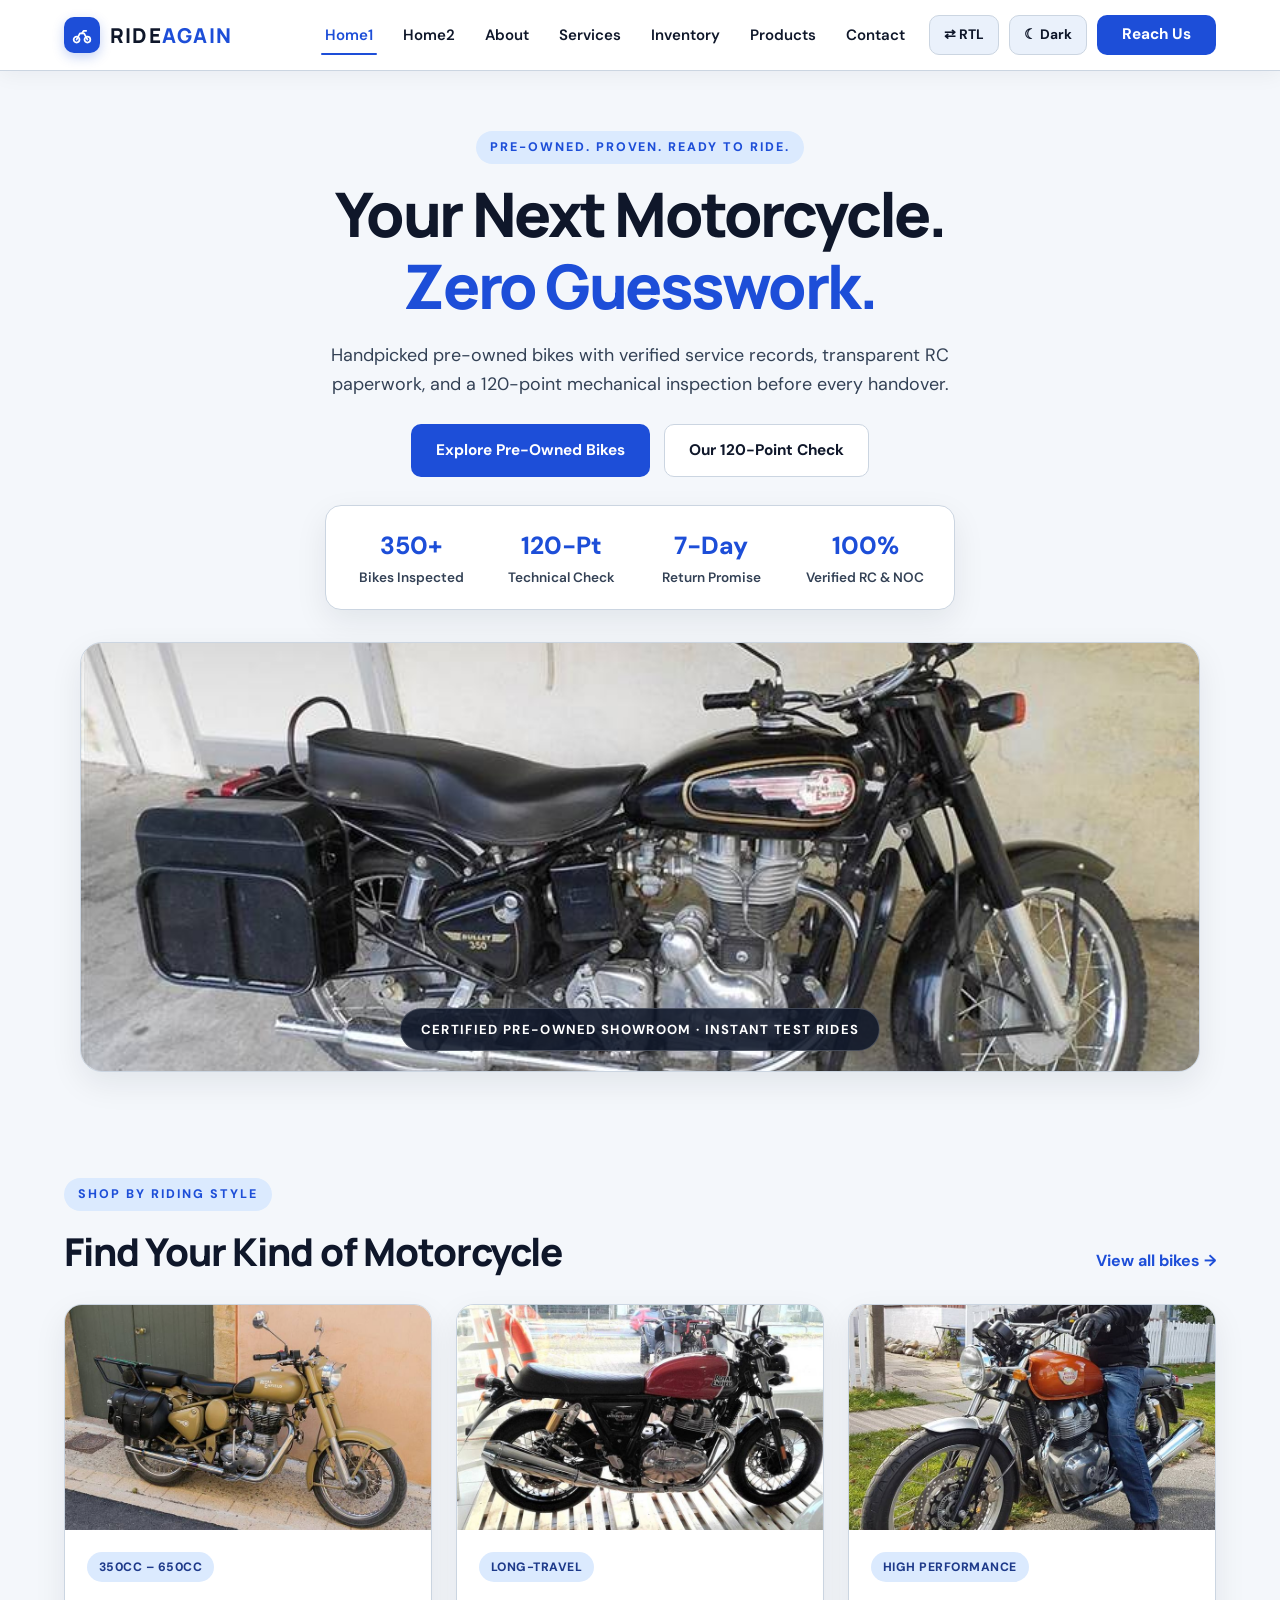
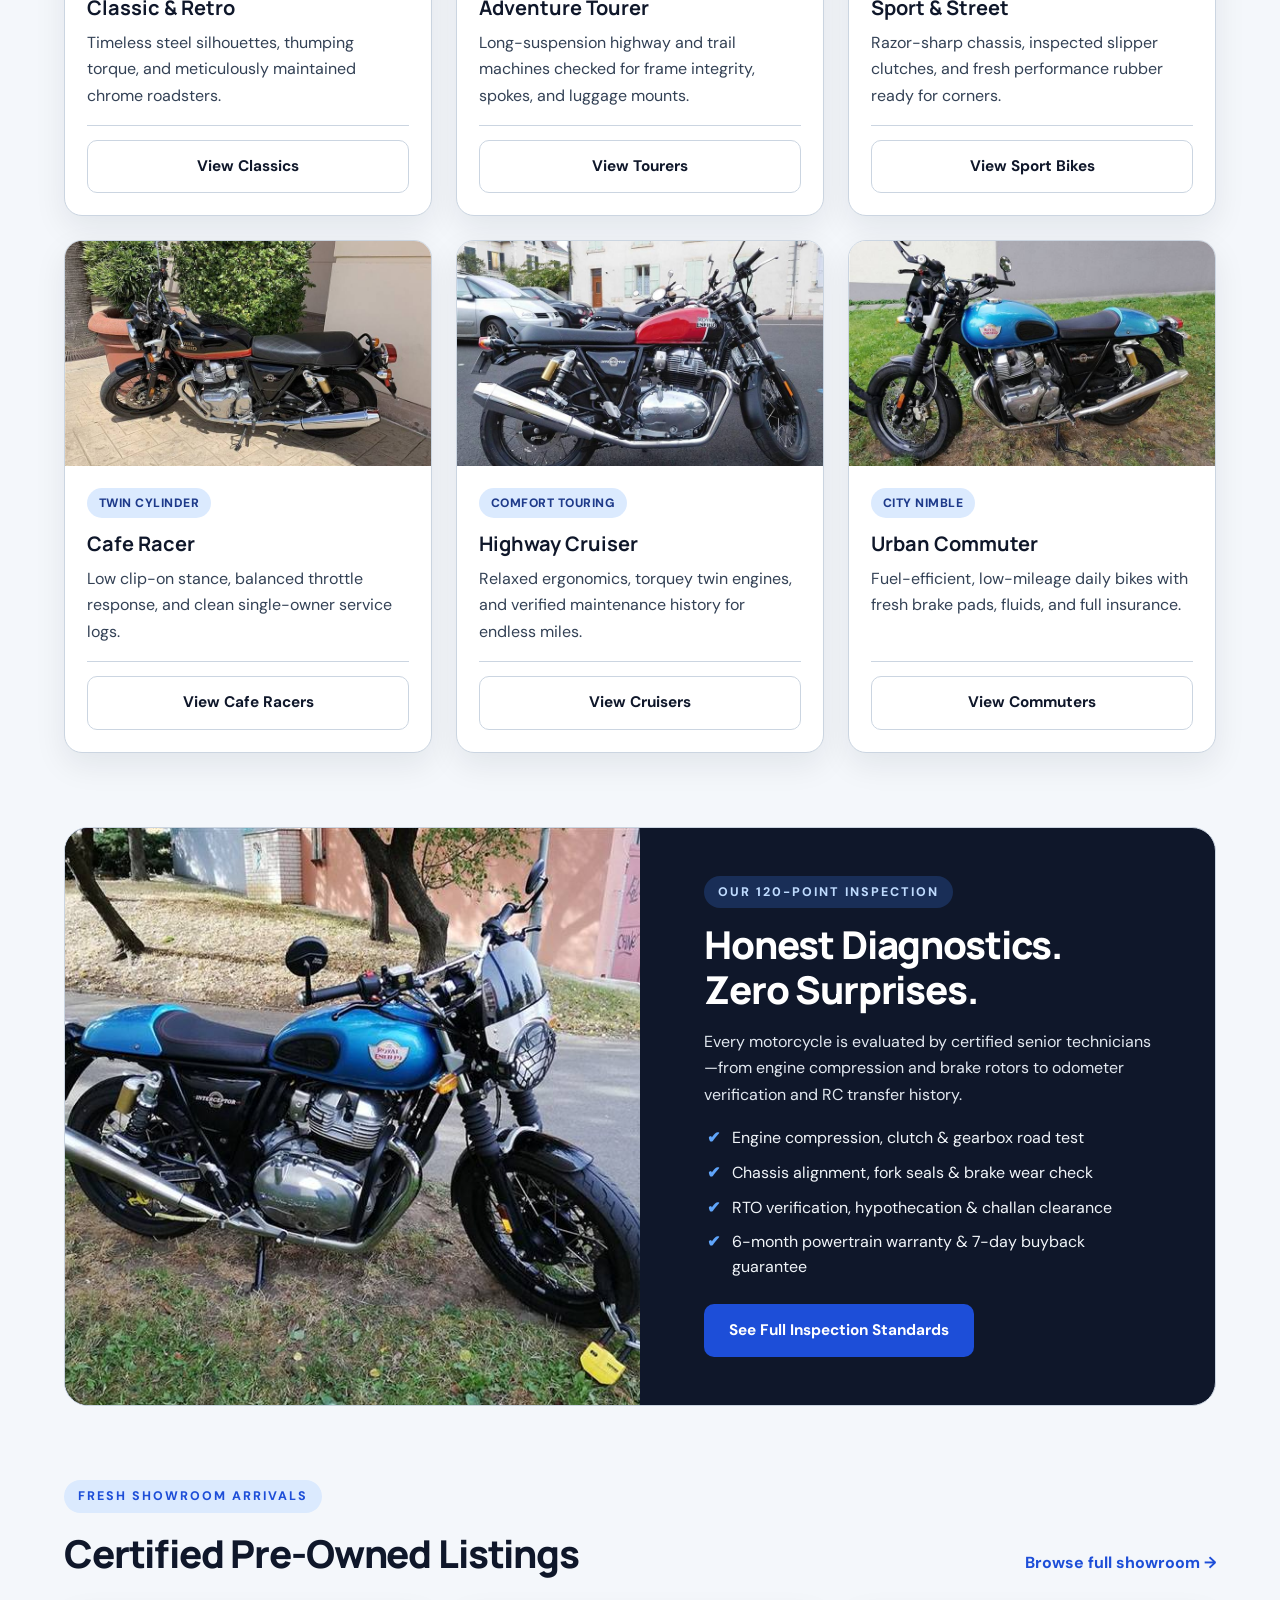
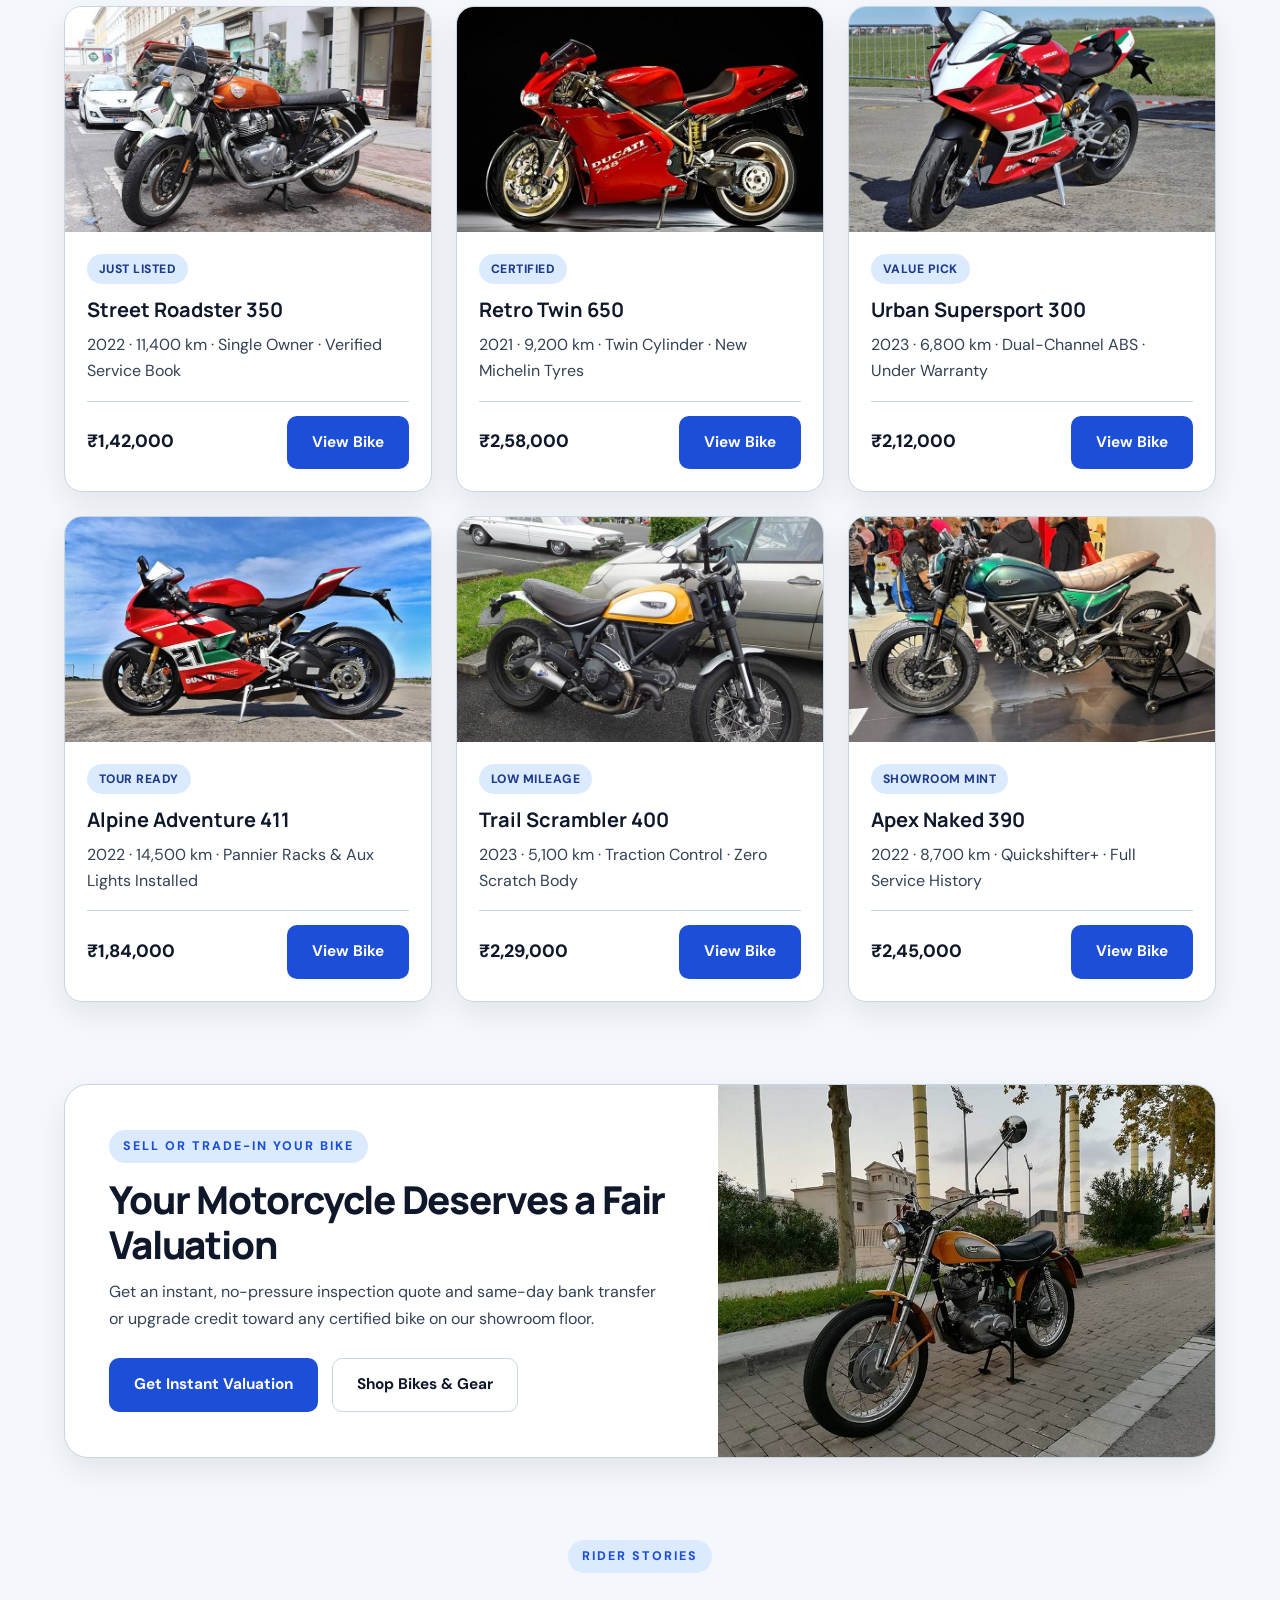
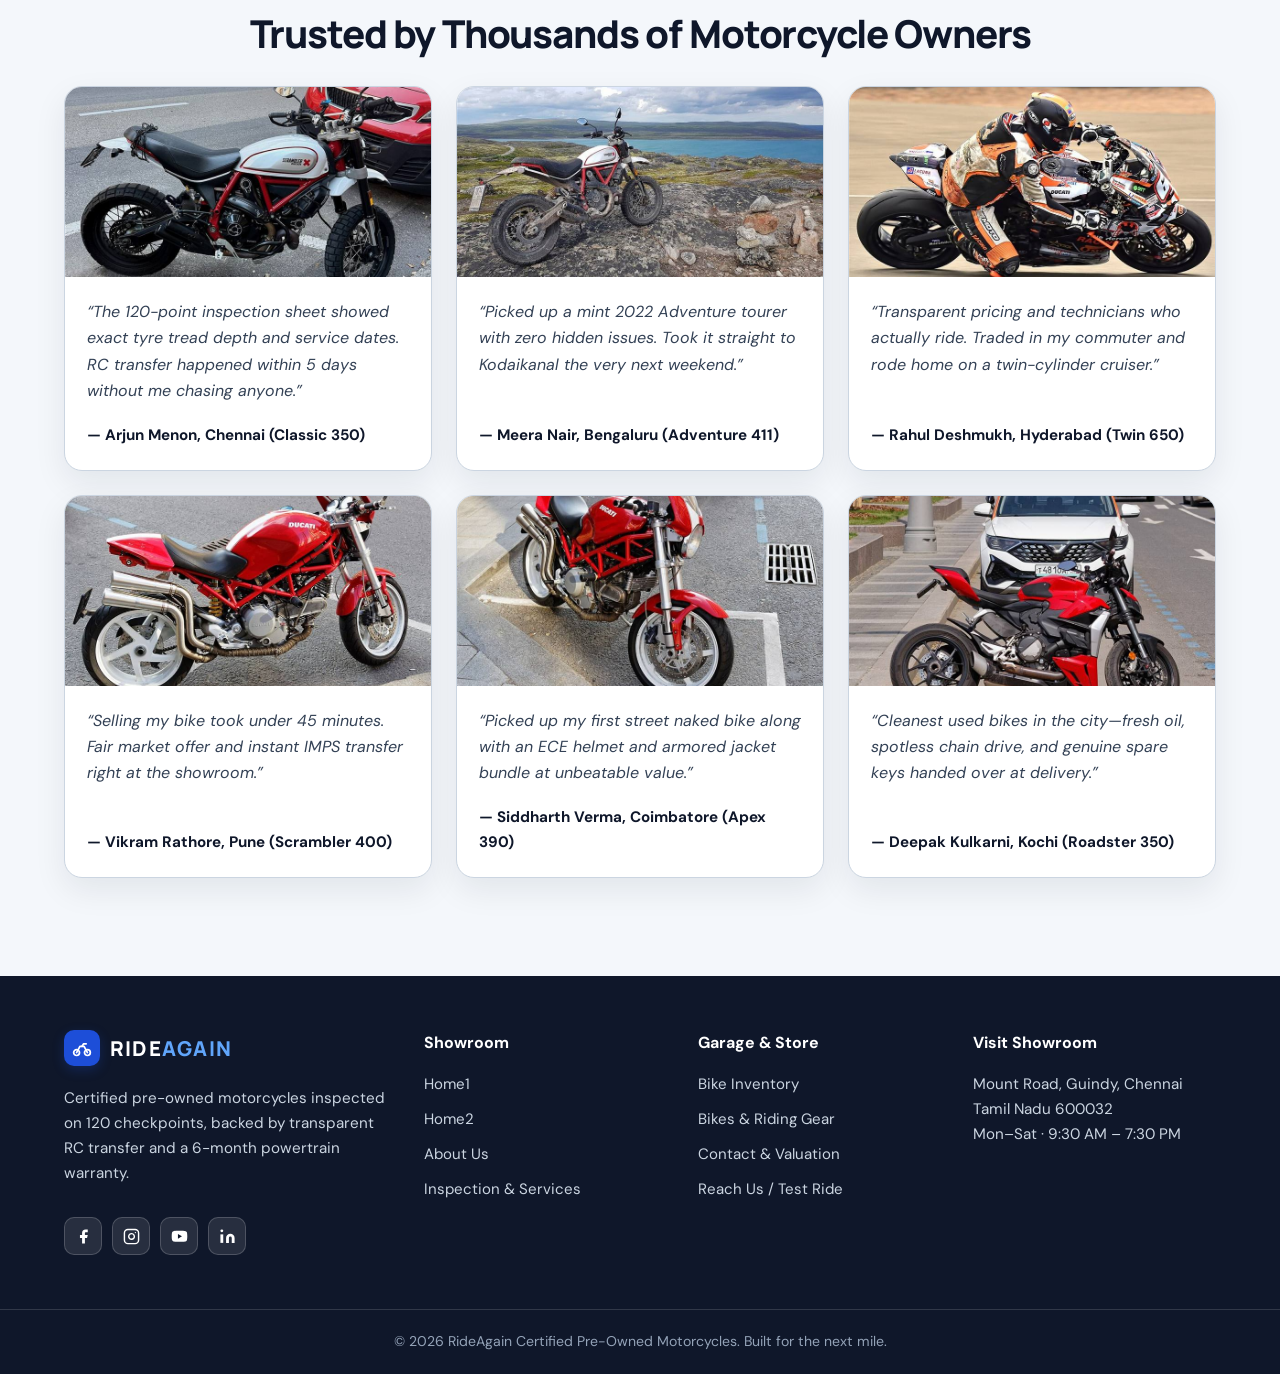
==== commit 67204857: "Fix all 22 UI, image uniqueness, responsive checklist, logo, footer social, and CTA defects" ====
--- a/index.html
+++ b/index.html
@@ -10,7 +10,17 @@
 </head>
 <body>
   <header class="header">
-    <a class="brand" href="index.html">RIDE<span>AGAIN</span></a>
+    <a class="brand" href="index.html">
+      <span class="brand-logo" aria-hidden="true">
+        <svg width="20" height="20" viewBox="0 0 24 24" fill="none" stroke="currentColor" stroke-width="2.1" stroke-linecap="round" stroke-linejoin="round">
+          <circle cx="5.5" cy="17.5" r="3.5"/>
+          <circle cx="18.5" cy="17.5" r="3.5"/>
+          <path d="M5.5 17.5L9.5 10h5l4 7.5"/>
+          <path d="M12 10l2-3h3"/>
+        </svg>
+      </span>
+      <span class="brand-text">RIDE<span>AGAIN</span></span>
+    </a>
     <button class="hamburger" id="hamburger" type="button" aria-label="Toggle navigation" aria-expanded="false">
       <span></span><span></span><span></span>
     </button>
@@ -27,7 +37,7 @@
       <div class="nav-actions">
         <button id="rtl" type="button" class="util-btn" aria-label="Toggle right to left">⇄ RTL</button>
         <button id="theme" type="button" class="util-btn" aria-label="Toggle theme">☾ Dark</button>
-        <a class="button nav-signin" href="login.html">Sign In</a>
+        <a class="button nav-cta-btn" href="contact.html#contactForm">Reach Us</a>
       </div>
     </div>
   </header>
@@ -50,7 +60,7 @@
         </div>
       </div>
       <div class="hero-img">
-        <img src="https://images.unsplash.com/photo-1558981806-ec527fa84c39?auto=format&fit=crop&w=1200&q=85" alt="Pre-owned cruiser motorcycle on open scenic road">
+        <img src="images/h1-hero.jpg" alt="Pre-owned cruiser motorcycle on open scenic road">
         <div class="image-tag">CERTIFIED PRE-OWNED SHOWROOM · INSTANT TEST RIDES</div>
       </div>
     </section>
@@ -66,7 +76,7 @@
       <div class="grid three">
         <article class="card">
           <div class="card-img">
-            <img src="https://images.unsplash.com/photo-1558981403-c5f9899a28bc?auto=format&fit=crop&w=900&q=80" alt="Classic and Retro Roadster Motorcycle">
+            <img src="images/h1-style-1.jpg" alt="Classic and Retro Roadster Motorcycle">
           </div>
           <div class="card-body">
             <span class="pill">350cc – 650cc</span>
@@ -80,7 +90,7 @@
 
         <article class="card">
           <div class="card-img">
-            <img src="https://images.unsplash.com/photo-1591637333184-19aa84b3e01f?auto=format&fit=crop&w=900&q=80" alt="Adventure Touring Motorcycle">
+            <img src="images/h1-style-2.jpg" alt="Adventure Touring Motorcycle">
           </div>
           <div class="card-body">
             <span class="pill">Long-Travel</span>
@@ -94,7 +104,7 @@
 
         <article class="card">
           <div class="card-img">
-            <img src="https://images.unsplash.com/photo-1568772585407-9361f9bf8f1b?auto=format&fit=crop&w=900&q=80" alt="Supersport Street Motorcycle">
+            <img src="images/h1-style-3.jpg" alt="Supersport Street Motorcycle">
           </div>
           <div class="card-body">
             <span class="pill">High Performance</span>
@@ -108,7 +118,7 @@
 
         <article class="card">
           <div class="card-img">
-            <img src="https://images.unsplash.com/photo-1609630875171-b1321377ee65?auto=format&fit=crop&w=900&q=80" alt="Black Cafe Racer Motorcycle">
+            <img src="images/h1-style-4.jpg" alt="Black Cafe Racer Motorcycle">
           </div>
           <div class="card-body">
             <span class="pill">Twin Cylinder</span>
@@ -122,7 +132,7 @@
 
         <article class="card">
           <div class="card-img">
-            <img src="https://images.unsplash.com/photo-1558981285-6f0c94958bb6?auto=format&fit=crop&w=900&q=80" alt="Heavyweight Highway Cruiser Motorcycle">
+            <img src="images/h1-style-5.jpg" alt="Heavyweight Highway Cruiser Motorcycle">
           </div>
           <div class="card-body">
             <span class="pill">Comfort Touring</span>
@@ -136,7 +146,7 @@
 
         <article class="card">
           <div class="card-img">
-            <img src="https://images.unsplash.com/photo-1615172282427-9a57ef2d142e?auto=format&fit=crop&w=900&q=80" alt="Daily Street Commuter Motorcycle">
+            <img src="images/h1-style-6.jpg" alt="Daily Street Commuter Motorcycle">
           </div>
           <div class="card-body">
             <span class="pill">City Nimble</span>
@@ -152,7 +162,7 @@
 
     <section class="feature">
       <div class="feature-img">
-        <img src="https://images.unsplash.com/photo-1558981408-db0ecd8a1ee4?auto=format&fit=crop&w=1100&q=80" alt="Motorcycle Engine and Mechanical Inspection">
+        <img src="images/h1-feature.jpg" alt="Motorcycle Engine and Mechanical Inspection">
       </div>
       <div class="feature-copy">
         <span class="eyebrow">OUR 120-POINT INSPECTION</span>
@@ -179,7 +189,7 @@
       <div class="grid three">
         <article class="card">
           <div class="card-img">
-            <img src="https://images.unsplash.com/photo-1609630875171-b1321377ee65?auto=format&fit=crop&w=900&q=80" alt="Street Classic 350 Motorcycle">
+            <img src="images/h1-arrival-1.jpg" alt="Street Classic 350 Motorcycle">
           </div>
           <div class="card-body">
             <span class="pill">Just Listed</span>
@@ -194,7 +204,7 @@
 
         <article class="card">
           <div class="card-img">
-            <img src="https://images.unsplash.com/photo-1558981403-c5f9899a28bc?auto=format&fit=crop&w=900&q=80" alt="Retro Twin 650 Motorcycle">
+            <img src="images/h1-arrival-2.jpg" alt="Retro Twin 650 Motorcycle">
           </div>
           <div class="card-body">
             <span class="pill">Certified</span>
@@ -209,7 +219,7 @@
 
         <article class="card">
           <div class="card-img">
-            <img src="https://images.unsplash.com/photo-1568772585407-9361f9bf8f1b?auto=format&fit=crop&w=900&q=80" alt="Urban Supersport 300 Motorcycle">
+            <img src="images/h1-arrival-3.jpg" alt="Urban Supersport 300 Motorcycle">
           </div>
           <div class="card-body">
             <span class="pill">Value Pick</span>
@@ -224,7 +234,7 @@
 
         <article class="card">
           <div class="card-img">
-            <img src="https://images.unsplash.com/photo-1591637333184-19aa84b3e01f?auto=format&fit=crop&w=900&q=80" alt="Himalayan Adventure 411 Motorcycle">
+            <img src="images/h1-arrival-4.jpg" alt="Alpine Adventure 411 Motorcycle">
           </div>
           <div class="card-body">
             <span class="pill">Tour Ready</span>
@@ -239,7 +249,7 @@
 
         <article class="card">
           <div class="card-img">
-            <img src="https://images.unsplash.com/photo-1558980394-4c7c9299fe96?auto=format&fit=crop&w=900&q=80" alt="Scrambler 400 Pre-Owned Motorcycle">
+            <img src="images/h1-arrival-5.jpg" alt="Scrambler 400 Pre-Owned Motorcycle">
           </div>
           <div class="card-body">
             <span class="pill">Low Mileage</span>
@@ -254,7 +264,7 @@
 
         <article class="card">
           <div class="card-img">
-            <img src="https://images.unsplash.com/photo-1449426468159-d96dbf08f19f?auto=format&fit=crop&w=900&q=80" alt="Track Naked 390 Motorcycle">
+            <img src="images/h1-arrival-6.jpg" alt="Track Naked 390 Motorcycle">
           </div>
           <div class="card-body">
             <span class="pill">Showroom Mint</span>
@@ -275,12 +285,12 @@
         <h2>Your Motorcycle Deserves a Fair Valuation</h2>
         <p>Get an instant, no-pressure inspection quote and same-day bank transfer or upgrade credit toward any certified bike on our showroom floor.</p>
         <div class="actions">
-          <a class="button" href="contact.html">Get Instant Valuation</a>
+          <a class="button" href="contact.html#contactForm">Get Instant Valuation</a>
           <a class="button secondary" href="products.html">Shop Bikes &amp; Gear</a>
         </div>
       </div>
       <div class="banner-img">
-        <img src="https://images.unsplash.com/photo-1517846693594-1567a72fc5e7?auto=format&fit=crop&w=1000&q=80" alt="Rider on Highway Touring Motorcycle">
+        <img src="images/h1-banner.jpg" alt="Highway Touring Motorcycle Trade-In">
       </div>
     </section>
 
@@ -291,7 +301,7 @@
       </div>
       <div class="grid three">
         <article class="quote-card">
-          <img src="https://images.unsplash.com/photo-1558980664-3a031cf67ea8?auto=format&fit=crop&w=800&q=80" alt="Custom Classic Motorcycle Delivery">
+          <img src="images/h1-story-1.jpg" alt="Custom Classic Motorcycle Delivery">
           <div class="quote-body">
             <blockquote>“The 120-point inspection sheet showed exact tyre tread depth and service dates. RC transfer happened within 5 days without me chasing anyone.”</blockquote>
             <strong>— Arjun Menon, Chennai (Classic 350)</strong>
@@ -299,7 +309,7 @@
         </article>
 
         <article class="quote-card">
-          <img src="https://images.unsplash.com/photo-1558980664-10e7170b5df9?auto=format&fit=crop&w=800&q=80" alt="Motorcycle Rider With Helmet">
+          <img src="images/h1-story-2.jpg" alt="Motorcycle Rider With Helmet">
           <div class="quote-body">
             <blockquote>“Picked up a mint 2022 Adventure tourer with zero hidden issues. Took it straight to Kodaikanal the very next weekend.”</blockquote>
             <strong>— Meera Nair, Bengaluru (Adventure 411)</strong>
@@ -307,7 +317,7 @@
         </article>
 
         <article class="quote-card">
-          <img src="https://images.unsplash.com/photo-1558981359-219d6364c9c8?auto=format&fit=crop&w=800&q=80" alt="Showroom Custom Bobber">
+          <img src="images/h1-story-3.jpg" alt="Showroom Custom Bobber">
           <div class="quote-body">
             <blockquote>“Transparent pricing and technicians who actually ride. Traded in my commuter and rode home on a twin-cylinder cruiser.”</blockquote>
             <strong>— Rahul Deshmukh, Hyderabad (Twin 650)</strong>
@@ -315,7 +325,7 @@
         </article>
 
         <article class="quote-card">
-          <img src="https://images.unsplash.com/photo-1558980664-769d59546b3d?auto=format&fit=crop&w=800&q=80" alt="Dual Sport Trail Rider">
+          <img src="images/h1-story-4.jpg" alt="Dual Sport Trail Rider">
           <div class="quote-body">
             <blockquote>“Selling my bike took under 45 minutes. Fair market offer and instant IMPS transfer right at the showroom.”</blockquote>
             <strong>— Vikram Rathore, Pune (Scrambler 400)</strong>
@@ -323,7 +333,7 @@
         </article>
 
         <article class="quote-card">
-          <img src="https://images.unsplash.com/photo-1558980394-0a06c4631733?auto=format&fit=crop&w=800&q=80" alt="Street Naked Motorcycle">
+          <img src="images/h1-story-5.jpg" alt="Street Naked Motorcycle">
           <div class="quote-body">
             <blockquote>“Picked up my first street naked bike along with an ECE helmet and armored jacket bundle at unbeatable value.”</blockquote>
             <strong>— Siddharth Verma, Coimbatore (Apex 390)</strong>
@@ -331,7 +341,7 @@
         </article>
 
         <article class="quote-card">
-          <img src="https://images.unsplash.com/photo-1622185135505-2d795003994a?auto=format&fit=crop&w=800&q=80" alt="Royal Roadster Motorcycle">
+          <img src="images/h1-story-6.jpg" alt="Royal Roadster Motorcycle">
           <div class="quote-body">
             <blockquote>“Cleanest used bikes in the city—fresh oil, spotless chain drive, and genuine spare keys handed over at delivery.”</blockquote>
             <strong>— Deepak Kulkarni, Kochi (Roadster 350)</strong>
@@ -344,8 +354,32 @@
   <footer>
     <div class="footer-grid">
       <div>
-        <a class="brand" href="index.html">RIDE<span>AGAIN</span></a>
+        <a class="brand" href="index.html">
+          <span class="brand-logo" aria-hidden="true">
+            <svg width="20" height="20" viewBox="0 0 24 24" fill="none" stroke="currentColor" stroke-width="2.1" stroke-linecap="round" stroke-linejoin="round">
+              <circle cx="5.5" cy="17.5" r="3.5"/>
+              <circle cx="18.5" cy="17.5" r="3.5"/>
+              <path d="M5.5 17.5L9.5 10h5l4 7.5"/>
+              <path d="M12 10l2-3h3"/>
+            </svg>
+          </span>
+          <span class="brand-text">RIDE<span>AGAIN</span></span>
+        </a>
         <p>Certified pre-owned motorcycles inspected on 120 checkpoints, backed by transparent RC transfer and a 6-month powertrain warranty.</p>
+        <div class="footer-socials" aria-label="RideAgain social channels">
+          <a class="footer-social-link" href="https://facebook.com" target="_blank" rel="noopener noreferrer" aria-label="Facebook">
+            <svg width="17" height="17" viewBox="0 0 24 24" fill="currentColor" aria-hidden="true"><path d="M18 2h-3a5 5 0 0 0-5 5v3H7v4h3v8h4v-8h3l1-4h-4V7a1 1 0 0 1 1-1h3z"/></svg>
+          </a>
+          <a class="footer-social-link" href="https://instagram.com" target="_blank" rel="noopener noreferrer" aria-label="Instagram">
+            <svg width="17" height="17" viewBox="0 0 24 24" fill="none" stroke="currentColor" stroke-width="2" stroke-linecap="round" stroke-linejoin="round" aria-hidden="true"><rect x="2" y="2" width="20" height="20" rx="5" ry="5"/><path d="M16 11.37A4 4 0 1 1 12.63 8 4 4 0 0 1 16 11.37z"/><line x1="17.5" y1="6.5" x2="17.51" y2="6.5"/></svg>
+          </a>
+          <a class="footer-social-link" href="https://youtube.com" target="_blank" rel="noopener noreferrer" aria-label="YouTube">
+            <svg width="17" height="17" viewBox="0 0 24 24" fill="currentColor" aria-hidden="true"><path d="M22.54 6.42a2.78 2.78 0 0 0-1.94-2C18.88 4 12 4 12 4s-6.88 0-8.6.46a2.78 2.78 0 0 0-1.94 2A29 29 0 0 0 1 11.75a29 29 0 0 0 .46 5.33A2.78 2.78 0 0 0 3.4 19c1.72.46 8.6.46 8.6.46s6.88 0 8.6-.46a2.78 2.78 0 0 0 1.94-2 29 29 0 0 0 .46-5.25 29 29 0 0 0-.46-5.33z"/><polygon points="9.75 15.02 15.5 11.75 9.75 8.48 9.75 15.02" fill="#0f172a"/></svg>
+          </a>
+          <a class="footer-social-link" href="https://linkedin.com" target="_blank" rel="noopener noreferrer" aria-label="LinkedIn">
+            <svg width="17" height="17" viewBox="0 0 24 24" fill="currentColor" aria-hidden="true"><path d="M16 8a6 6 0 0 1 6 6v7h-4v-7a2 2 0 0 0-2-2 2 2 0 0 0-2 2v7h-4v-7a6 6 0 0 1 6-6z"/><rect x="2" y="9" width="4" height="12"/><circle cx="4" cy="4" r="2"/></svg>
+          </a>
+        </div>
       </div>
       <div>
         <strong>Showroom</strong>
@@ -359,7 +393,7 @@
         <a href="inventory.html">Bike Inventory</a>
         <a href="products.html">Bikes &amp; Riding Gear</a>
         <a href="contact.html">Contact &amp; Valuation</a>
-        <a href="login.html">Rider Portal Sign In</a>
+        <a href="contact.html#contactForm">Reach Us / Test Ride</a>
       </div>
       <div>
         <strong>Visit Showroom</strong>
--- a/styles.css
+++ b/styles.css
@@ -1,714 +1,3 @@
-@import url('https://fonts.googleapis.com/css2?family=DM+Sans:wght@400;500;600;700&family=Manrope:wght@400;600;700;800&display=swap');
-
-:root {
-  --bg: #f5f4f0;
-  --surface: #fff;
-  --text: #202321;
-  --muted: #626762;
-  --accent: #d64d2b;
-  --line: #e3e2dc;
-  --dark: #171b19
-}
-
-* {
-  box-sizing: border-box
-}
-
-body {
-  margin: 0;
-  background: var(--bg);
-  color: var(--text);
-  font-family: 'DM Sans', sans-serif;
-  line-height: 1.65
-}
-
-h1,
-h2,
-h3,
-.brand {
-  font-family: Manrope, sans-serif;
-  line-height: 1.15
-}
-
-h1 {
-  font-size: clamp(2.6rem, 6vw, 5.6rem);
-  letter-spacing: -.055em
-}
-
-h2 {
-  font-size: clamp(1.8rem, 3.5vw, 3rem);
-  letter-spacing: -.035em
-}
-
-h3 {
-  font-size: 1.3rem
-}
-
-p {
-  color: var(--muted)
-}
-
-a {
-  color: inherit;
-  text-decoration: none
-}
-
-img {
-  display: block;
-  width: 100%;
-  object-fit: cover
-}
-
-.utility {
-  display: flex;
-  justify-content: flex-end;
-  gap: 8px;
-  padding: 10px 5vw;
-  background: var(--bg)
-}
-
-.utility button {
-  border: 1px solid var(--line);
-  background: var(--surface);
-  color: var(--text);
-  padding: 8px 14px;
-  border-radius: 30px;
-  cursor: pointer
-}
-
-.header {
-  display: flex;
-  align-items: center;
-  justify-content: space-between;
-  gap: 20px;
-  padding: 20px 5vw;
-  background: var(--surface);
-  border-bottom: 1px solid var(--line);
-  flex-wrap: wrap
-}
-
-.brand {
-  font-weight: 800;
-  letter-spacing: .08em;
-  font-size: 1.3rem
-}
-
-.brand span {
-  color: var(--accent)
-}
-
-nav {
-  display: flex;
-  gap: clamp(12px, 2vw, 28px);
-  flex-wrap: wrap;
-  font-weight: 600;
-  font-size: .92rem
-}
-
-nav a:hover,
-.section-head>a:hover {
-  color: var(--accent)
-}
-
-.nav-cta {
-  color: var(--accent);
-  font-weight: 700
-}
-
-.hero {
-  display: grid;
-  grid-template-columns: 1fr 1.05fr;
-  min-height: 620px;
-  padding: 50px 5vw;
-  gap: 45px;
-  align-items: center
-}
-
-.hero-copy {
-  max-width: 620px
-}
-
-.hero h1 {
-  margin: 12px 0 20px
-}
-
-.hero h1 em,
-.page-hero h1 em {
-  font-style: normal;
-  color: var(--accent)
-}
-
-.eyebrow {
-  font-size: .78rem;
-  letter-spacing: .18em;
-  color: var(--accent);
-  font-weight: 800
-}
-
-.hero-copy>p {
-  font-size: 1.1rem;
-  max-width: 540px
-}
-
-.hero-img {
-  position: relative;
-  height: 520px;
-  border-radius: 22px;
-  overflow: hidden
-}
-
-.hero-img img {
-  height: 100%
-}
-
-.image-tag {
-  position: absolute;
-  bottom: 20px;
-  left: 20px;
-  background: #111d;
-  color: #fff;
-  padding: 12px 18px;
-  border-radius: 30px;
-  font-size: .8rem;
-  letter-spacing: .12em
-}
-
-.actions {
-  display: flex;
-  gap: 12px;
-  flex-wrap: wrap;
-  margin: 26px 0
-}
-
-.button {
-  display: inline-block;
-  border: 0;
-  background: var(--accent);
-  color: white;
-  padding: 13px 22px;
-  border-radius: 8px;
-  font-weight: 700;
-  cursor: pointer;
-  text-align: center
-}
-
-.button:hover {
-  filter: brightness(.92)
-}
-
-.button.secondary {
-  background: transparent;
-  color: var(--text);
-  border: 1px solid var(--line)
-}
-
-.stats {
-  display: flex;
-  gap: 28px;
-  margin-top: 35px
-}
-
-.stats div {
-  display: flex;
-  flex-direction: column
-}
-
-.stats strong {
-  font-size: 1.45rem
-}
-
-.stats small {
-  color: var(--muted)
-}
-
-.section {
-  padding: 65px 5vw
-}
-
-.section-head {
-  display: flex;
-  justify-content: space-between;
-  align-items: end;
-  margin-bottom: 28px;
-  gap: 20px
-}
-
-.section-head h2 {
-  margin: 8px 0
-}
-
-.section-head>a {
-  font-weight: 700
-}
-
-.grid {
-  display: grid;
-  gap: 22px
-}
-
-.grid.three {
-  grid-template-columns: repeat(3, minmax(0, 1fr))
-}
-
-.grid.two {
-  grid-template-columns: repeat(2, minmax(0, 1fr))
-}
-
-.category,
-.bike,
-.info {
-  background: var(--surface);
-  border: 1px solid var(--line);
-  border-radius: 16px;
-  overflow: hidden
-}
-
-.category img {
-  height: 270px
-}
-
-.category h3,
-.category p {
-  margin: 12px 20px
-}
-
-.pad {
-  padding: 4px 20px 20px
-}
-
-.feature {
-  display: grid;
-  grid-template-columns: 1fr 1fr;
-  align-items: center;
-  background: var(--dark);
-  color: #fff;
-  gap: 0
-}
-
-.feature-img {
-  height: 100%;
-  min-height: 450px
-}
-
-.feature-img img {
-  height: 100%;
-  min-height: 450px
-}
-
-.feature-copy {
-  padding: 60px 8vw
-}
-
-.feature-copy p {
-  color: #c8ccc9
-}
-
-.feature-copy h2 {
-  margin: 12px 0 22px
-}
-
-.ticks {
-  list-style: none;
-  padding: 0;
-  color: var(--muted);
-  line-height: 2.4
-}
-
-.feature .ticks {
-  color: #e2e4e2
-}
-
-.feature .button {
-  margin-top: 15px
-}
-
-.bike img {
-  height: 260px
-}
-
-.bike-info {
-  padding: 18px
-}
-
-.bike-info h3 {
-  margin: 10px 0
-}
-
-.bike-info p {
-  margin: 4px 0
-}
-
-.pill {
-  display: inline-block;
-  background: #e9f2eb;
-  color: #235c37;
-  border-radius: 30px;
-  padding: 4px 10px;
-  font-size: .75rem;
-  font-weight: 700
-}
-
-.price {
-  font-weight: 800;
-  margin-top: 16px;
-  display: flex;
-  justify-content: space-between;
-  align-items: center
-}
-
-.price a {
-  color: var(--accent);
-  font-size: .9rem
-}
-
-.banner {
-  margin: 40px 5vw;
-  background: #242b28;
-  color: #fff;
-  padding: 50px;
-  border-radius: 22px;
-  display: flex;
-  justify-content: space-between;
-  align-items: center;
-  gap: 30px
-}
-
-.banner p {
-  color: #c8ccc9
-}
-
-.banner h2 {
-  margin: 10px 0
-}
-
-.quote {
-  background: var(--surface);
-  border: 1px solid var(--line);
-  padding: 30px;
-  border-radius: 16px;
-  color: var(--muted);
-  font-size: 1.1rem
-}
-
-.quote strong {
-  display: block;
-  color: var(--text);
-  margin-top: 18px
-}
-
-.info {
-  padding: 30px
-}
-
-.info .icon {
-  font-size: 1.6rem;
-  color: var(--accent);
-  font-weight: 800
-}
-
-.page-hero {
-  padding: 75px 5vw 45px
-}
-
-.page-hero h1 {
-  margin: 12px 0
-}
-
-.page-hero p {
-  max-width: 700px;
-  font-size: 1.1rem
-}
-
-.contact-layout {
-  display: grid;
-  grid-template-columns: .8fr 1.2fr;
-  gap: 40px
-}
-
-.contact-form,
-.contact-details {
-  background: var(--surface);
-  border: 1px solid var(--line);
-  border-radius: 18px;
-  padding: 30px
-}
-
-.contact-form label,
-.auth-card label {
-  display: block;
-  font-weight: 700;
-  margin: 16px 0
-}
-
-.contact-form input,
-.contact-form select,
-.contact-form textarea,
-.auth-card input {
-  display: block;
-  width: 100%;
-  padding: 13px;
-  margin-top: 8px;
-  border: 1px solid var(--line);
-  border-radius: 8px;
-  background: var(--bg);
-  color: var(--text);
-  font: inherit
-}
-
-.contact-form textarea {
-  resize: vertical
-}
-
-.map {
-  height: 380px;
-  border-radius: 18px;
-  overflow: hidden;
-  border: 1px solid var(--line)
-}
-
-.map iframe {
-  width: 100%;
-  height: 100%;
-  border: 0
-}
-
-.socials {
-  display: flex;
-  gap: 12px;
-  margin-top: 25px
-}
-
-.socials a {
-  width: 42px;
-  height: 42px;
-  border-radius: 50%;
-  display: grid;
-  place-items: center;
-  background: var(--accent);
-  color: #fff;
-  font-weight: 800;
-  font-size: 1.1rem
-}
-
-.footer-grid {
-  padding: 50px 5vw;
-  display: grid;
-  grid-template-columns: repeat(4, 1fr);
-  gap: 30px;
-  background: var(--dark);
-  color: #fff
-}
-
-.footer-grid p {
-  color: #bfc5c1
-}
-
-.footer-grid>div {
-  display: flex;
-  flex-direction: column;
-  gap: 8px
-}
-
-.footer-grid strong {
-  margin-bottom: 10px
-}
-
-.footer-grid a:not(.brand) {
-  color: #c5cbc7
-}
-
-.copyright {
-  background: var(--dark);
-  color: #9ca4a0;
-  border-top: 1px solid #39403c;
-  padding: 20px 5vw;
-  font-size: .85rem
-}
-
-.auth-body {
-  min-height: 100vh
-}
-
-.auth-wrap {
-  min-height: calc(100vh - 50px);
-  display: grid;
-  place-items: center;
-  padding: 25px
-}
-
-.auth-card {
-  width: min(100%, 460px);
-  background: var(--surface);
-  border: 1px solid var(--line);
-  border-radius: 20px;
-  padding: 38px;
-  box-shadow: 0 20px 70px #00000010
-}
-
-.auth-card .brand {
-  display: block;
-  margin-bottom: 35px
-}
-
-.auth-card h1 {
-  font-size: 2.2rem;
-  margin: 12px 0
-}
-
-.auth-card .button {
-  width: 100%;
-  margin-top: 12px
-}
-
-.auth-switch {
-  text-align: center
-}
-
-.auth-switch a,
-.back {
-  color: var(--accent);
-  font-weight: 700
-}
-
-.back {
-  display: block;
-  text-align: center;
-  margin-top: 20px
-}
-
-.alternate {
-  grid-template-columns: 1.05fr 1fr
-}
-
-.alternate .hero-img {
-  order: 0
-}
-
-.alternate .hero-copy {
-  order: 1
-}
-
-[dir=rtl] nav,
-[dir=rtl] .section-head,
-[dir=rtl] .stats,
-[dir=rtl] .footer-grid,
-[dir=rtl] .actions,
-[dir=rtl] .banner,
-[dir=rtl] .price {
-  direction: rtl
-}
-
-@media(max-width:900px) {
-
-  .hero,
-  .feature,
-  .contact-layout,
-  .alternate {
-    grid-template-columns: 1fr
-  }
-
-  .hero-img {
-    height: 380px
-  }
-
-  .feature-copy {
-    padding: 40px 6vw
-  }
-
-  .grid.three {
-    grid-template-columns: repeat(2, minmax(0, 1fr))
-  }
-
-  .footer-grid {
-    grid-template-columns: repeat(2, 1fr)
-  }
-
-  nav {
-    justify-content: center
-  }
-
-  .header {
-    justify-content: center
-  }
-
-  .alternate .hero-img {
-    order: 1
-  }
-
-  .alternate .hero-copy {
-    order: 0
-  }
-}
-
-@media(max-width:600px) {
-
-  .grid.three,
-  .grid.two {
-    grid-template-columns: 1fr
-  }
-
-  .hero {
-    padding: 35px 5vw
-  }
-
-  .hero-img {
-    height: 300px
-  }
-
-  .stats {
-    gap: 16px
-  }
-
-  .stats strong {
-    font-size: 1.2rem
-  }
-
-  .section-head,
-  .banner {
-    flex-direction: column;
-    align-items: flex-start
-  }
-
-  .banner {
-    padding: 30px
-  }
-
-  .footer-grid {
-    grid-template-columns: 1fr 1fr
-  }
-
-  .auth-card {
-    padding: 25px
-  }
-
-  .header nav {
-    gap: 12px;
-    font-size: .82rem
-  }
-
-  .page-hero {
-    padding-top: 45px
-  }
-}
-
-body.dark {
-  --bg: #101413;
-  --surface: #1c2220;
-  --text: #f2f4f2;
-  --muted: #aeb7b2;
-  --line: #343d39;
-  --dark: #080b0a
-}
-
-.dark .pill {
-  background: #23412d;
-  color: #b9e3c5
-}
-
-.dark .button.secondary {
-  color: var(--text)
-}
-
 @import url('https://fonts.googleapis.com/css2?family=DM+Sans:wght@400;500;600;700&family=Manrope:wght@500;600;700;800&display=swap');
 
 :root {
@@ -830,15 +119,28 @@
   justify-self: start;
   display: inline-flex;
   align-items: center;
-  gap: 8px;
+  gap: 10px;
   font-weight: 800;
   letter-spacing: 0.06em;
-  font-size: 1.32rem;
+  font-size: 1.28rem;
   color: var(--text);
   white-space: nowrap;
 }
 
-.brand span {
+.brand-logo {
+  width: 36px;
+  height: 36px;
+  border-radius: 10px;
+  background: var(--accent);
+  color: #ffffff;
+  display: inline-flex;
+  align-items: center;
+  justify-content: center;
+  flex-shrink: 0;
+  box-shadow: 0 4px 12px rgba(29, 78, 216, 0.25);
+}
+
+.brand-text span {
   color: var(--accent);
 }
 
@@ -887,19 +189,22 @@
   gap: 10px;
 }
 
+/* Consistent height (40px) & corner radius (10px) across all header controls */
 .util-btn {
   display: inline-flex;
   align-items: center;
   justify-content: center;
   gap: 6px;
+  height: 40px;
+  padding: 0 14px;
   border: 1px solid var(--line);
   background: var(--surface-alt);
   color: var(--text);
-  padding: 9px 14px;
-  border-radius: 999px;
+  border-radius: 10px;
   font-family: inherit;
-  font-size: 0.85rem;
+  font-size: 0.86rem;
   font-weight: 700;
+  line-height: 1;
   cursor: pointer;
   white-space: nowrap;
   transition: background-color 0.2s ease, border-color 0.2s ease, color 0.2s ease;
@@ -910,10 +215,12 @@
   color: var(--accent);
 }
 
-.nav-signin {
-  padding: 10px 20px;
-  border-radius: 999px;
-  font-size: 0.9rem;
+.nav-cta-btn {
+  height: 40px;
+  padding: 0 18px;
+  border-radius: 10px;
+  font-size: 0.88rem;
+  line-height: 1;
   white-space: nowrap;
 }
 
@@ -923,27 +230,32 @@
   justify-content: center;
   align-items: center;
   gap: 5px;
-  width: 44px;
-  height: 44px;
+  width: 40px;
+  height: 40px;
   border: 1px solid var(--line);
   background: var(--surface-alt);
   color: var(--text);
   border-radius: 10px;
   cursor: pointer;
   padding: 0;
+  transition: border-color 0.2s ease, background-color 0.2s ease;
+}
+
+.hamburger:hover {
+  border-color: var(--accent);
 }
 
 .hamburger span {
   display: block;
-  width: 22px;
-  height: 2.5px;
+  width: 20px;
+  height: 2px;
   background: var(--text);
   border-radius: 2px;
   transition: transform 0.25s ease, opacity 0.25s ease;
 }
 
 .hamburger[aria-expanded="true"] span:nth-child(1) {
-  transform: translateY(7.5px) rotate(45deg);
+  transform: translateY(7px) rotate(45deg);
 }
 
 .hamburger[aria-expanded="true"] span:nth-child(2) {
@@ -951,7 +263,7 @@
 }
 
 .hamburger[aria-expanded="true"] span:nth-child(3) {
-  transform: translateY(-7.5px) rotate(-45deg);
+  transform: translateY(-7px) rotate(-45deg);
 }
 
 /* Buttons & Eyebrow */
@@ -1413,24 +725,36 @@
   margin-bottom: 18px;
 }
 
+/* Ordered, cleanly aligned checklist points across all breakpoints */
 .ticks {
   list-style: none;
   padding: 0;
-  margin: 0 0 22px;
+  margin: 0 0 24px;
   color: var(--muted);
-  line-height: 2;
+  display: flex;
+  flex-direction: column;
+  gap: 10px;
+  width: 100%;
+  max-width: 540px;
+  text-align: start;
 }
 
 .ticks li {
   display: flex;
   align-items: flex-start;
+  justify-content: flex-start;
   gap: 10px;
+  line-height: 1.55;
+  text-align: start;
 }
 
 .ticks li::before {
   content: '✔';
   color: var(--accent);
   font-weight: 800;
+  flex-shrink: 0;
+  width: 18px;
+  text-align: center;
 }
 
 .feature .ticks {
@@ -1551,8 +875,7 @@
   height: 100%;
 }
 
-.contact-form label,
-.auth-card .field-label {
+.contact-form label {
   display: block;
   font-weight: 700;
   font-size: 0.92rem;
@@ -1563,10 +886,7 @@
 
 .contact-form input,
 .contact-form select,
-.contact-form textarea,
-.auth-card input[type="text"],
-.auth-card input[type="email"],
-.auth-card input[type="password"] {
+.contact-form textarea {
   display: block;
   width: 100%;
   padding: 13px 14px;
@@ -1581,8 +901,7 @@
 
 .contact-form input:focus,
 .contact-form select:focus,
-.contact-form textarea:focus,
-.auth-card input:focus {
+.contact-form textarea:focus {
   outline: none;
   border-color: var(--accent);
 }
@@ -1606,9 +925,9 @@
 }
 
 .socials a {
-  width: 42px;
-  height: 42px;
-  border-radius: 50%;
+  width: 40px;
+  height: 40px;
+  border-radius: 10px;
   display: inline-flex;
   align-items: center;
   justify-content: center;
@@ -1655,16 +974,16 @@
 .footer-grid {
   padding: 54px 5vw;
   display: grid;
-  grid-template-columns: 1.3fr 1fr 1fr 1fr;
+  grid-template-columns: 1.35fr 1fr 1fr 1fr;
   gap: 32px;
 }
 
 .footer-grid .brand {
   color: #ffffff;
-  margin-bottom: 12px;
-}
-
-.footer-grid .brand span {
+  margin-bottom: 10px;
+}
+
+.footer-grid .brand-text span {
   color: #60a5fa;
 }
 
@@ -1685,14 +1004,42 @@
   margin-bottom: 6px;
 }
 
-.footer-grid a:not(.brand) {
+.footer-grid a:not(.brand):not(.footer-social-link) {
   color: #cbd5e1;
   font-size: 0.94rem;
   transition: color 0.2s ease;
 }
 
-.footer-grid a:not(.brand):hover {
+.footer-grid a:not(.brand):not(.footer-social-link):hover {
   color: #60a5fa;
+}
+
+.footer-socials {
+  display: flex;
+  align-items: center;
+  gap: 10px;
+  margin-top: 6px;
+  flex-wrap: wrap;
+}
+
+.footer-social-link {
+  width: 38px;
+  height: 38px;
+  border-radius: 10px;
+  display: inline-flex;
+  align-items: center;
+  justify-content: center;
+  background: rgba(255, 255, 255, 0.1);
+  color: #ffffff;
+  border: 1px solid rgba(255, 255, 255, 0.18);
+  transition: background-color 0.2s ease, border-color 0.2s ease, transform 0.15s ease;
+}
+
+.footer-social-link:hover {
+  background: var(--accent);
+  border-color: var(--accent);
+  color: #ffffff;
+  transform: translateY(-2px);
 }
 
 .copyright {
@@ -1737,196 +1084,7 @@
   transform: translateY(-2px);
 }
 
-/* Authentication Pages (No navbar, no footer, no images) */
-.auth-body {
-  min-height: 100vh;
-  display: flex;
-  flex-direction: column;
-  justify-content: center;
-  align-items: center;
-  background: var(--bg);
-  position: relative;
-  padding: 80px 20px 40px;
-}
-
-.auth-top-controls {
-  position: fixed;
-  top: 18px;
-  right: 24px;
-  z-index: 200;
-  display: flex;
-  align-items: center;
-  gap: 10px;
-}
-
-.auth-wrap {
-  width: 100%;
-  display: flex;
-  justify-content: center;
-  align-items: center;
-}
-
-.auth-card {
-  width: min(100%, 470px);
-  background: var(--surface);
-  border: 1px solid var(--line);
-  border-radius: 22px;
-  padding: 38px 32px;
-  box-shadow: var(--shadow);
-  text-align: center;
-}
-
-.auth-card .brand {
-  display: flex;
-  justify-content: center;
-  margin: 0 auto 14px;
-  font-size: 1.5rem;
-}
-
-.auth-card h1 {
-  font-size: 2rem;
-  margin: 6px 0 10px;
-}
-
-.auth-card>p {
-  margin-bottom: 22px;
-}
-
-.password-wrapper {
-  position: relative;
-  display: flex;
-  align-items: center;
-  margin-top: 8px;
-}
-
-.auth-card .password-wrapper input {
-  margin-top: 0;
-  padding-inline-end: 48px;
-}
-
-.eye-toggle {
-  position: absolute;
-  inset-inline-end: 8px;
-  top: 50%;
-  transform: translateY(-50%);
-  width: 36px;
-  height: 36px;
-  border: 0;
-  border-radius: 8px;
-  background: transparent;
-  color: var(--text);
-  display: inline-flex;
-  align-items: center;
-  justify-content: center;
-  cursor: pointer;
-  transition: color 0.2s ease, background-color 0.2s ease;
-}
-
-.eye-toggle:hover {
-  color: var(--accent);
-  background: var(--surface-alt);
-}
-
-.terms-row {
-  display: flex;
-  align-items: center;
-  justify-content: center;
-  gap: 10px;
-  margin: 18px 0;
-  font-size: 0.9rem;
-  color: var(--text);
-  text-align: start;
-}
-
-.terms-row input[type="checkbox"] {
-  width: 18px;
-  height: 18px;
-  accent-color: var(--accent);
-  cursor: pointer;
-  flex-shrink: 0;
-}
-
-.terms-row a {
-  color: var(--accent);
-  font-weight: 700;
-  text-decoration: underline;
-}
-
-.auth-card .button[type="submit"] {
-  width: 100%;
-}
-
-.auth-divider {
-  display: flex;
-  align-items: center;
-  gap: 12px;
-  margin: 22px 0 16px;
-  color: var(--muted);
-  font-size: 0.85rem;
-  font-weight: 600;
-}
-
-.auth-divider::before,
-.auth-divider::after {
-  content: '';
-  flex: 1;
-  height: 1px;
-  background: var(--line);
-}
-
-.auth-socials {
-  display: flex;
-  justify-content: center;
-  align-items: center;
-  gap: 14px;
-  margin: 0 auto 18px;
-}
-
-.auth-social-btn {
-  width: 44px;
-  height: 44px;
-  border-radius: 50%;
-  border: 1px solid var(--line);
-  background: var(--surface-alt);
-  color: var(--text);
-  display: inline-flex;
-  align-items: center;
-  justify-content: center;
-  cursor: pointer;
-  transition: border-color 0.2s ease, background-color 0.2s ease, color 0.2s ease, transform 0.15s ease;
-}
-
-.auth-social-btn:hover {
-  border-color: var(--accent);
-  background: var(--accent);
-  color: #ffffff;
-  transform: translateY(-2px);
-}
-
-.auth-switch {
-  text-align: center;
-  margin: 14px 0 8px;
-  font-size: 0.94rem;
-}
-
-.auth-switch a,
-.back {
-  color: var(--accent);
-  font-weight: 700;
-}
-
-.back {
-  display: inline-block;
-  margin-top: 8px;
-  font-size: 0.92rem;
-}
-
 /* RTL adjustments */
-[dir="rtl"] .auth-top-controls {
-  right: 24px;
-  left: auto;
-}
-
 [dir="rtl"] .back-to-top {
   left: 24px;
   right: auto;
@@ -2020,7 +1178,6 @@
 }
 
 @media (max-width: 768px) {
-
   .hero,
   .page-hero {
     padding: 46px 5vw 36px;
@@ -2070,14 +1227,20 @@
     text-align: center;
   }
 
+  .feature-copy .ticks {
+    width: fit-content;
+    max-width: 100%;
+    margin: 0 auto 24px;
+    text-align: start;
+  }
+
   .ticks li {
-    justify-content: center;
+    justify-content: flex-start;
     text-align: start;
   }
 }
 
 @media (max-width: 600px) {
-
   .grid.three,
   .grid.two {
     grid-template-columns: 1fr;
@@ -2103,17 +1266,9 @@
     text-align: center;
   }
 
-  .footer-grid .brand {
+  .footer-grid .brand,
+  .footer-socials {
     justify-content: center;
-  }
-
-  .auth-card {
-    padding: 28px 20px;
-  }
-
-  .auth-top-controls {
-    top: 12px;
-    right: 14px;
   }
 
   .back-to-top {
@@ -2122,4 +1277,4 @@
     width: 44px;
     height: 44px;
   }
-}+}
